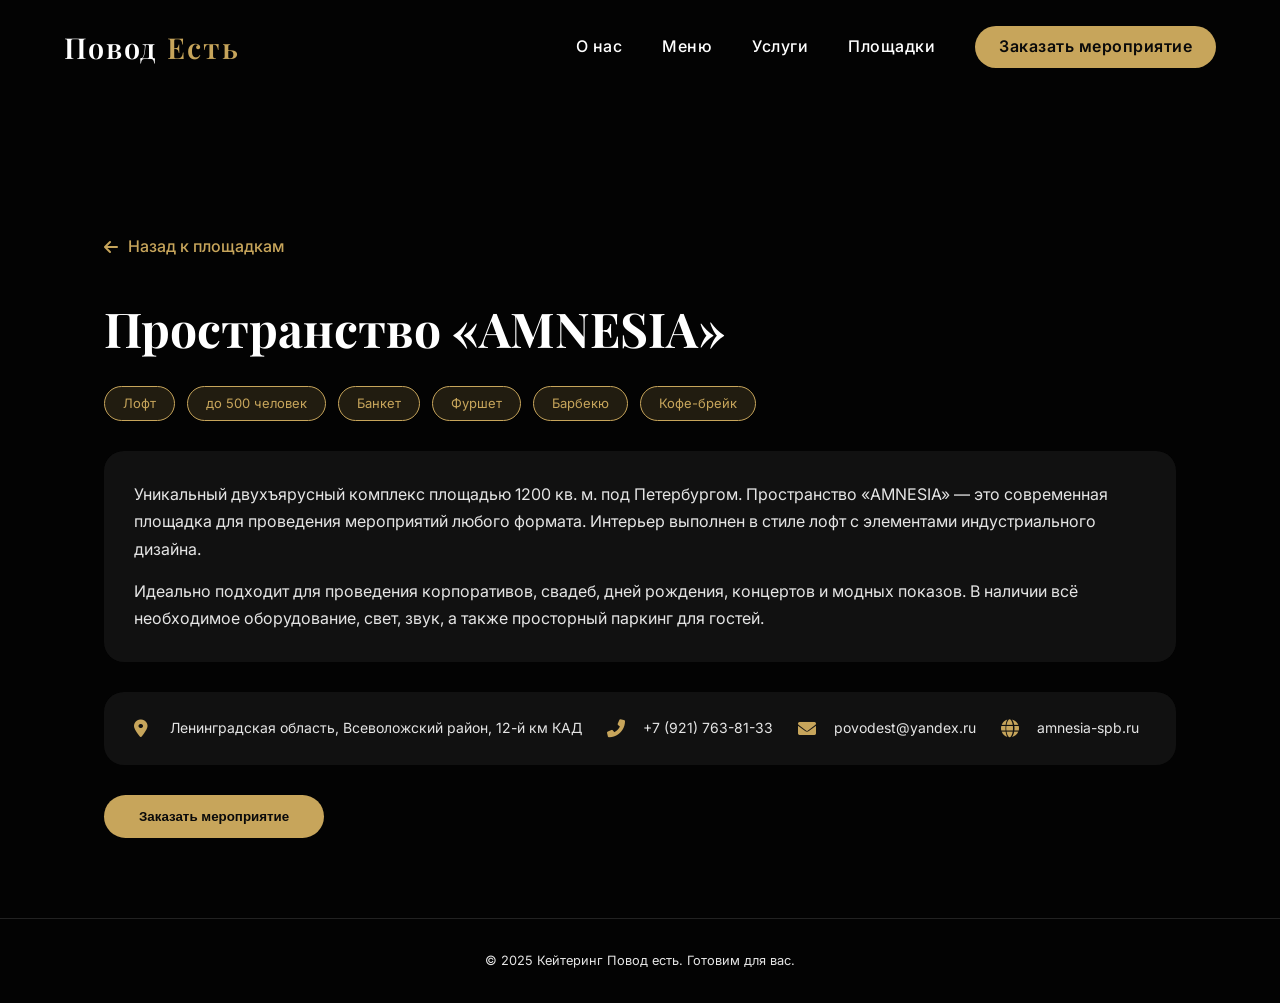
==== area-detail.html @ 9d3fca99 "Update area-detail.html iloranta" ====
<!DOCTYPE html>
<html lang="ru">
<head>
    <meta charset="UTF-8">
    <meta name="viewport" content="width=device-width, initial-scale=1.0">
    <title>Площадка | Кейтеринг Повод есть</title>
    <link rel="preconnect" href="https://fonts.googleapis.com">
    <link rel="preconnect" href="https://fonts.gstatic.com" crossorigin>
    <link href="https://fonts.googleapis.com/css2?family=Inter:opsz,wght@14..32,300;400;500;600;700&family=Playfair+Display:ital,wght@0,400;0,500;0,600;0,700;1,400&display=swap" rel="stylesheet">
    <link rel="stylesheet" href="https://cdnjs.cloudflare.com/ajax/libs/font-awesome/6.0.0-beta3/css/all.min.css">
    <link rel="stylesheet" href="css/style.css">
    <style>
        .venue-detail-page {
            min-height: 100vh;
            background-size: cover;
            background-position: center;
            background-attachment: fixed;
            position: relative;
        }
        
        .venue-detail-page::before {
            content: '';
            position: absolute;
            top: 0;
            left: 0;
            right: 0;
            bottom: 0;
            background: rgba(0, 0, 0, 0.65);
            z-index: 0;
        }
        
        .venue-detail-page > * {
            position: relative;
            z-index: 1;
        }
        
        .detail-content {
            max-width: 1200px;
            margin: 0 auto;
            padding: 140px 5% 80px;
        }
        
        .back-btn {
            display: inline-flex;
            align-items: center;
            gap: 10px;
            color: #c7a55b;
            text-decoration: none;
            margin-bottom: 30px;
            transition: 0.3s;
            font-weight: 500;
        }
        
        .back-btn:hover {
            gap: 15px;
            color: #e6c282;
        }
        
        .detail-title {
            font-size: 3rem;
            font-family: 'Playfair Display', serif;
            margin-bottom: 20px;
            color: #fff;
        }
        
        .badges {
            display: flex;
            flex-wrap: wrap;
            gap: 12px;
            margin-bottom: 30px;
        }
        
        .badge {
            background: rgba(199, 165, 91, 0.15);
            border: 1px solid #c7a55b;
            padding: 6px 18px;
            border-radius: 30px;
            font-size: 13px;
            color: #c7a55b;
        }
        
        .detail-description {
            background: rgba(20, 20, 20, 0.85);
            backdrop-filter: blur(10px);
            border-radius: 20px;
            padding: 30px;
            margin-bottom: 30px;
            line-height: 1.7;
            color: #e5e5e5;
        }
        
        .params {
            background: rgba(20, 20, 20, 0.85);
            backdrop-filter: blur(10px);
            border-radius: 20px;
            padding: 25px 30px;
            margin-bottom: 30px;
            display: flex;
            flex-wrap: wrap;
            gap: 25px;
        }
        
        .param-item {
            display: flex;
            align-items: center;
            gap: 12px;
            color: #e5e5e5;
            font-size: 14px;
        }
        
        .param-item i {
            width: 24px;
            color: #c7a55b;
            font-size: 18px;
        }
        
        .param-item a {
            color: #e5e5e5;
            text-decoration: none;
            transition: 0.3s;
        }
        
        .param-item a:hover {
            color: #c7a55b;
        }
        
        .detail-btns {
            display: flex;
            gap: 20px;
            flex-wrap: wrap;
        }
        
        .btn-order {
            background: #c7a55b;
            color: #0a0a0a;
            padding: 14px 35px;
            border-radius: 40px;
            text-decoration: none;
            font-weight: 600;
            transition: 0.3s;
            display: inline-block;
            border: none;
            cursor: pointer;
        }
        
        .btn-order:hover {
            background: #e6c282;
            transform: translateY(-2px);
        }
        
        @media (max-width: 768px) {
            .detail-title {
                font-size: 2rem;
            }
            .detail-content {
                padding: 120px 5% 60px;
            }
            .params {
                flex-direction: column;
                gap: 15px;
            }
        }
    </style>
</head>
<body class="venue-detail-page" id="venuePage">

<nav id="navbar">
    <a href="index.html" class="logo">Повод <span>Есть</span></a>
    <div class="menu-toggle" id="mobile-menu">
        <i class="fas fa-bars"></i>
    </div>
    <div class="menu" id="main-menu">
        <div class="sub_menu_block">
            <a href="index.html#about">О нас</a>
            <div class="sub_menu">
                <a href="index.html#contacts">Контакты</a>
                <a href="#actions">Акции</a>
                <a href="#news">Новости</a>
            </div>
        </div>
        <div class="sub_menu_block">
            <a href="index.html#menu">Меню</a>
            <div class="sub_menu">
                <a href="#banquet">Банкет</a>
                <a href="#reception">Фуршет</a>
                <a href="#coffee">Вегетарианское меню</a>
                <a href="#bbq">Барбекю</a>
                <a href="#delivery">Премиум меню</a>
                <a href="#retreat">Ретрит</a>
            </div>
        </div>
        <div class="sub_menu_block">
            <a href="index.html#services">Услуги</a>
            <div class="sub_menu">
                <a href="#consult">Консалтинг</a>
                <a href="#decor">Декор</a>
                <a href="#staff">Персонал</a>
                <a href="#furniture">Мебель и оборудование</a>
            </div>
        </div>
        <a href="areas.html">Площадки</a>
        <a href="#" class="book-btn" id="openModalBtn">Заказать мероприятие</a>
    </div>
    <span class="hamburger" id="mobile-hamburger">
        <span></span>
        <span></span>
        <span></span>
    </span>
</nav>

<div class="detail-content">
    <a href="areas.html" class="back-btn">
        <i class="fas fa-arrow-left"></i> Назад к площадкам
    </a>
    
    <h1 class="detail-title" id="venueName">Загрузка...</h1>
    
    <div class="badges" id="venueBadges"></div>
    
    <div class="detail-description" id="venueDesc">
        <p>Загрузка информации...</p>
    </div>
    
    <div class="params" id="venueParams"></div>
    
    <div class="detail-btns">
        <button class="btn-order" id="orderBtn">Заказать мероприятие</button>
    </div>
</div>

<footer>
    <p>© 2025 Кейтеринг Повод есть. Готовим для вас.</p>
</footer>

<div id="bookingModal" class="modal">
    <div class="modal-content">
        <span class="close-modal">&times;</span>
        <h2>Заказать мероприятие</h2>
        <form id="bookingForm">
            <input type="text" placeholder="Имя" required>
            <input type="tel" placeholder="Телефон" required>
            <input type="email" placeholder="Почта">
            <input type="date" required>
            <select required>
                <option value="">Вид мероприятия</option>
                <option>Банкет</option>
                <option>Фуршет</option>
                <option>Барбекю</option>
                <option>Частный шеф</option>
            </select>
            <button type="submit">Отправить</button>
        </form>
    </div>
</div>

<script src="js/script.js"></script>
<script>
    // Данные площадки из URL параметра
    const urlParams = new URLSearchParams(window.location.search);
    const venueId = urlParams.get('id') || 'amnesia';
    
    const venuesDetail = {
        amnesia: {
            name: "Пространство «AMNESIA»",
            bg: "img/venues/amnesia2.jpg",
            badges: ["Лофт", "до 500 человек", "Банкет", "Фуршет", "Барбекю", "Кофе-брейк"],
            desc: "<p>Уникальный двухъярусный комплекс площадью 1200 кв. м. под Петербургом. Пространство «AMNESIA» — это современная площадка для проведения мероприятий любого формата. Интерьер выполнен в стиле лофт с элементами индустриального дизайна.</p><p style='margin-top: 15px;'>Идеально подходит для проведения корпоративов, свадеб, дней рождения, концертов и модных показов. В наличии всё необходимое оборудование, свет, звук, а также просторный паркинг для гостей.</p>",
            address: "Ленинградская область, Всеволожский район, 12-й км КАД",
            phone: "+7 (921) 763-81-33",
            email: "povodest@yandex.ru",
            website: "amnesia-spb.ru"
        },
        palma: {
            name: "Лофт «Пальма»",
            bg: "img/venues/palmtree-bg.jpg",
            badges: ["Лофт", "до 250 человек", "Банкет", "Фуршет", "Кофе-брейк"],
            desc: "<p>Старинный особняк «Пальма» — творческое пространство в самом центре Петербурга, вблизи Коломны. Уникальное место с исторической атмосферой и современным оснащением.</p><p style='margin-top: 15px;'>Пространство включает несколько залов разной вместимости, идеально для проведения выставок, презентаций, творческих вечеров и камерных мероприятий.</p>",
            address: "Санкт-Петербург, центр, рядом с метро Коломна",
            phone: "+7 (921) 763-81-33",
            email: "povodest@yandex.ru",
            website: "palmaloft-spb.ru"
        },
        brusnitsyn: {
            name: "Пространство «БРУСНИЦЫН ХОЛЛ»",
            bg: "img/venues/brusnitsyn-bg.jfif",
            badges: ["Лофт", "до 350 человек", "Банкет", "Фуршет", "Барбекю", "Конференция"],
            desc: "<p>Многофункциональная площадка для организации событий разного масштаба. Брусницын Холл — это современное пространство с панорамными окнами и видами на Неву.</p><p style='margin-top: 15px;'>Отлично подходит для проведения форумов, конференций, корпоративов и свадеб. Оснащение включает профессиональный свет, звук, сцену и всё необходимое оборудование.Банкетная рассадка - 350 чел. Фуршетная рассадка - 1000 чел.</p>",
            address: "Санкт-Петербург, Васильевский остров",
            phone: "+7 (921) 763-81-33",
            email: "povodest@yandex.ru",
            website: "brusnitsynhall-spb.ru"
        },
        glass: {
            name: "Загородный клуб «Стеклянный»",
            bg: "img/venues/glass-bg.jpg",
            badges: ["Шатёр", "до 300 человек", "Банкет", "Барбекю", "С верандой"],
            desc: "<p>Активный отдых и релакс в окружении природы, всего в 40 минутах езды от Санкт-Петербурга. Клуб «Стеклянный» расположен на берегу живописного озера.</p><p style='margin-top: 15px;'>Идеальное место для выездных мероприятий, корпоративов на природе, свадеб и дней рождения. На территории есть оборудованные зоны для барбекю, детская площадка, пляж.</p>",
            address: "Ленинградская область, 40 км от СПб",
            phone: "+7 (921) 763-81-33",
            email: "povodest@yandex.ru",
            website: "glassclub-spb.ru"
        },
        northernshore: {
            name: "Клуб загородного отдыха «Северный Берег»",
            bg: "img/venues/northernshore-bg.png",
            badges: ["Шатёр", "до 40 человек", "Барбекю", "С верандой", "Баня", "С верандой"],
            desc: "<p>Отдых на берегу живописного озера Хепоярви в Токсово. Камерное пространство для небольших мероприятий в окружении леса и воды.</p><p style='margin-top: 15px;'>Исследовать озеро и залив на лодках,сапбордах или катамаранах.Вейкбординг.Пейнтбол.Верховая езда на лошадях.Пляжный волейбол.</p>",
            address: "Токсово, озеро Хепоярви",
            phone: "+7 (921) 763-81-33",
            email: "povodest@yandex.ru",
            website: "northernshore-spb.ru"
        },
        zubrovnik: {
            name: "Парк «Зубровник»",
            bg: "img/venues/zubrovnik-bg.jfif",
            badges: ["Шатёр", "до 250 человек", "Банкет", "Барбекю", "Эко-парк"],
            desc: "<p>Эко-парк с зубрами рядом с Петербургом. Уникальное место, где можно совместить мероприятие с экскурсией и общением с животными.</p><p style='margin-top: 15px;'>Идеально для детских праздников, семейных мероприятий, корпоративов на природе. Есть оборудованные беседки, зоны для барбекю, детская площадка.</p>",
            address: "Ленинградская область, Всеволожский район,Ново-Кавголовский лесопарк",
            phone: "+7 (921) 763-81-33",
            email: "povodest@yandex.ru",
            website: "zubrovnik-park.ru"
        },
        oreshek: {
            name: "Крепость «Орешек»",
            bg: "img/venues/oreshek-bg.jpg",
            badges: ["Историческая", "до 150 человек", "Банкет", "Фуршет", "Квест"],
            desc: "<p>Незабываемый квест в старинной крепости на острове. Историческое место с уникальной атмосферой.</p><p style='margin-top: 15px;'>Отличный выбор для нестандартных мероприятий, корпоративов в стиле приключения, исторических реконструкций. Требуется предварительное согласование с администрацией музея.</p>",
            address: "Ленинградская область, Шлиссельбург, остров Ореховый",
            phone: "+7 (921) 763-81-33",
            email: "povodest@yandex.ru",
            website: "oreshek-fortress.ru"
        },
        emeraldlake: {
            name: "Центр активного отдыха «Изумрудное озеро»",
            bg: "img/venues/emeraldlake-bg.jpg",
            badges: ["С верандой", "до 35 человек", "Активный отдых", "Барбекю"],
            desc: "<p>Изумрудное озеро — центр активного отдыха, где можно провести идеальный день на природе. Камерное пространство для небольших компаний.</p><p style='margin-top: 15px;'>Здесь есть всё для яркого отдыха: верёвочный парк, троллей, скалодром, тир, байки и питбайки, прогулки на лошадях, лодки и катамараны, беседки у озера, уютное кафе, детские зоны и семейные мастер-классы.</p>",
            address: "Ленинградская область, Всеволожский район, Изумрудное озеро. Широта 60°9′6″N (60.151768) Долгота 30°28′28″E (30.474564)",
            phone: "+7 (921) 763-81-33",
            email: "povodest@yandex.ru",
            website: "emeraldlake-spb.ru"
        },
        goodplace: {
            name: "Хорошее место!",
            bg: "img/venues/goodplace-bg.jpg",
            badges: ["Баня", "до 150 человек", "Банкет", "Барбекю", "Уютно"],
            desc: "<p>Хорошее место для хороших людей. Пространство создано для тёплых встреч и душевных праздников.</p><p style='margin-top: 15px;'></p>",
            address: "Санкт-Петербург, поселок Пушное",
            phone: "+7 (921) 763-81-33",
            email: "povodest@yandex.ru",
            website: "goodplace-spb.ru"
        },
        iloranta: {
            name: "Центра активного отдыха «Илоранта»",
            bg: "img/venues/iloranta-bg.jpg",
            badges: ["С верандой", "до 70 человек", "Активный отдых", "Барбекю", "Бассейн", "Баня"],
            desc: "Илоранта — центр активного отдыха, где можно провести идеальный день на природе. Камерное пространство для небольших компаний.</p><p style='margin-top: 15px;'>Здесь есть всё для расслабленного отдыха: бассейн, баня, настольный теннис, футбол, баскетбол, волейбол, бадминтон, покататься на велосипеде, лодки и катамараны, беседки у озера, уютное кафе, детские зоны и семейные мастер-классы.</p>",
            address: "Ленинградская область, Выборгский район, Большое Лесное озеро.",
            phone: "+7 (921) 763-81-33",
            email: "povodest@yandex.ru",
            website: "iloranta.ru"
        }
    };
    
    const venue = venuesDetail[venueId];
    
    if (venue) {
        document.getElementById('venueName').textContent = venue.name;
        document.body.style.backgroundImage = `url('${venue.bg}')`;
        
        const badgesHtml = venue.badges.map(b => `<span class="badge">${b}</span>`).join('');
        document.getElementById('venueBadges').innerHTML = badgesHtml;
        document.getElementById('venueDesc').innerHTML = venue.desc;
        
        document.getElementById('venueParams').innerHTML = `
            <div class="param-item">
                <i class="fas fa-map-marker-alt"></i>
                <span>${venue.address}</span>
            </div>
            <div class="param-item">
                <i class="fas fa-phone-alt"></i>
                <a href="tel:${venue.phone.replace(/\D/g, '')}">${venue.phone}</a>
            </div>
            <div class="param-item">
                <i class="fas fa-envelope"></i>
                <a href="mailto:${venue.email}">${venue.email}</a>
            </div>
            <div class="param-item">
                <i class="fas fa-globe"></i>
                <a href="#" target="_blank">${venue.website}</a>
            </div>
        `;
    } else {
        document.getElementById('venueName').textContent = 'Площадка не найдена';
    }
    
    document.getElementById('orderBtn')?.addEventListener('click', function(e) {
        e.preventDefault();
        document.getElementById('bookingModal').style.display = 'flex';
    });
</script>
</body>
</html>
---- css/style.css ----
* {
            margin: 0;
            padding: 0;
            box-sizing: border-box;
        }

        body {
            font-family: 'Inter', sans-serif;
            background-color: #0a0a0a;
            color: #e5e5e5;
            line-height: 1.6;
            overflow-x: hidden;
        }

        h1, h2, h3, .logo, .nav-links a, .event-card h3, .menu-category h3 {
            font-family: 'Playfair Display', serif;
        }

        ::-webkit-scrollbar {
            width: 8px;
        }
        ::-webkit-scrollbar-track {
            background: #1a1a1a;
        }
        ::-webkit-scrollbar-thumb {
            background: #c7a55b;
            border-radius: 4px;
        }
        ::-webkit-scrollbar-thumb:hover {
            background: #b88d42;
        }

        nav {
            position: fixed;
            top: 0;
            width: 100%;
            padding: 1.5rem 5%;
            display: flex;
            justify-content: space-between;
            align-items: center;
            z-index: 1000;
            transition: all 0.3s ease;
            background: transparent;
        }
        nav.scrolled {
            background: rgba(10, 10, 10, 0.95);
            backdrop-filter: blur(10px);
            padding: 1rem 5%;
            border-bottom: 1px solid rgba(199, 165, 91, 0.3);
        }
        .logo {
            font-size: 1.8rem;
            font-weight: 600;
            letter-spacing: 2px;
            color: #fff;
            text-decoration: none;
        }
        .logo span {
            color: #c7a55b;
        }
        .nav-links {
            display: flex;
            gap: 2.5rem;
            list-style: none;
        }
        .nav-links a {
            color: #fff;
            text-decoration: none;
            font-weight: 500;
            transition: color 0.3s;
            font-size: 1rem;
            letter-spacing: 0.5px;
        }
        .nav-links a:hover {
            color: #c7a55b;
        }
        .book-btn {
            background: #c7a55b;
            color: #0a0a0a !important;
            padding: 0.5rem 1.5rem;
            border-radius: 30px;
            font-weight: 600 !important;
            transition: all 0.3s;
        }
        .book-btn:hover {
            background: #e6c282;
            transform: scale(1.05);
        }
        .menu-toggle {
            display: none;
            font-size: 1.8rem;
            cursor: pointer;
            color: #fff;
        }

        .hero {
            height: 100vh;
            background: linear-gradient(rgba(0,0,0,0.5), rgba(0,0,0,0.7)), url('../img/4.jpg') center/cover no-repeat fixed;
            display: flex;
            align-items: center;
            justify-content: center;
            text-align: center;
            position: relative;
        }
        .hero-content {
            max-width: 800px;
            padding: 2rem;
            animation: fadeInUp 1s ease;
        }
        .hero-content h1 {
            font-size: 4rem;
            margin-bottom: 1rem;
            letter-spacing: 3px;
        }
        .hero-content p {
            font-size: 1.2rem;
            margin-bottom: 2rem;
            opacity: 0.9;
        }
        .cta-button {
            display: inline-block;
            background: #c7a55b;
            color: #0a0a0a;
            padding: 1rem 2.5rem;
            border-radius: 40px;
            text-decoration: none;
            font-weight: 600;
            transition: all 0.3s;
            border: none;
            cursor: pointer;
            font-size: 1rem;
        }
        .cta-button:hover {
            background: #e6c282;
            transform: translateY(-3px);
            box-shadow: 0 10px 20px rgba(0,0,0,0.2);
        }

        section {
            padding: 5rem 5%;
        }
        .section-title {
            text-align: center;
            font-size: 2.5rem;
            margin-bottom: 3rem;
            position: relative;
            display: inline-block;
            width: 100%;
        }
        .section-title:after {
            content: '';
            display: block;
            width: 80px;
            height: 3px;
            background: #c7a55b;
            margin: 1rem auto 0;
        }

        .events-slider {
            display: flex;
            gap: 2rem;
            overflow-x: auto;
            scroll-snap-type: x mandatory;
            padding-bottom: 1rem;
            cursor: grab;
        }
        .events-slider:active {
            cursor: grabbing;
        }
        .event-card {
            flex: 0 0 320px;
            scroll-snap-align: start;
            background: #141414;
            border-radius: 16px;
            overflow: hidden;
            transition: transform 0.3s, box-shadow 0.3s;
        }
        .event-card:hover {
            transform: translateY(-10px);
            box-shadow: 0 20px 30px rgba(0,0,0,0.5);
        }
        .event-card img {
            width: 100%;
            height: 220px;
            object-fit: cover;
        }
        .event-info {
            padding: 1.5rem;
        }
        .event-date {
            color: #c7a55b;
            font-size: 0.85rem;
            text-transform: uppercase;
            letter-spacing: 1px;
        }
        .event-card h3 {
            margin: 0.5rem 0;
            font-size: 1.4rem;
        }
        .event-desc {
            font-size: 0.9rem;
            color: #aaa;
            margin-bottom: 1rem;
        }
        .event-price {
            font-weight: 700;
            color: #c7a55b;
        }
        .book-event {
            background: none;
            border: 1px solid #c7a55b;
            color: #c7a55b;
            padding: 0.5rem 1rem;
            border-radius: 30px;
            cursor: pointer;
            margin-top: 1rem;
            transition: 0.3s;
            font-weight: 500;
        }
        .book-event:hover {
            background: #c7a55b;
            color: #0a0a0a;
        }

        .menu-grid {
            display: grid;
            grid-template-columns: repeat(auto-fit, minmax(280px, 1fr));
            gap: 2rem;
        }
        .menu-category {
            background: #141414;
            border-radius: 16px;
            padding: 1.5rem;
            text-align: center;
        }
        .menu-category i {
            font-size: 2.5rem;
            color: #c7a55b;
            margin-bottom: 1rem;
        }
        .menu-category h3 {
            font-size: 1.6rem;
            margin-bottom: 1rem;
        }
        .menu-item {
            display: flex;
            justify-content: space-between;
            padding: 0.7rem 0;
            border-bottom: 1px dashed #333;
        }
        .menu-item-name {
            font-weight: 400;
        }
        .menu-item-price {
            color: #c7a55b;
            font-weight: 600;
        }

        .gallery-grid {
            display: grid;
            grid-template-columns: repeat(auto-fit, minmax(250px, 1fr));
            gap: 1.5rem;
        }
        .gallery-item {
            overflow: hidden;
            border-radius: 12px;
            height: 280px;
        }
        .gallery-item img {
            width: 100%;
            height: 100%;
            object-fit: cover;
            transition: transform 0.5s;
        }
        .gallery-item:hover img {
            transform: scale(1.05);
        }

        .contacts-container {
            display: grid;
            grid-template-columns: 1fr 1fr;
            gap: 3rem;
        }
        .contact-info p {
            margin: 1rem 0;
            display: flex;
            align-items: center;
            gap: 1rem;
        }
        .contact-info i {
            width: 30px;
            color: #c7a55b;
            font-size: 1.2rem;
        }
        .map {
            background: #1e1e1e;
            border-radius: 16px;
            height: 300px;
            overflow: hidden;
        }
        iframe {
            width: 100%;
            height: 100%;
            border: 0;
        }

        .modal {
            display: none;
            position: fixed;
            top: 0;
            left: 0;
            width: 100%;
            height: 100%;
            background: rgba(0,0,0,0.8);
            z-index: 2000;
            justify-content: center;
            align-items: center;
        }
        .modal-content {
            background: #111;
            padding: 2rem;
            border-radius: 20px;
            max-width: 500px;
            width: 90%;
            border: 1px solid #c7a55b;
            animation: fadeInUp 0.4s;
        }
        .modal-content h2 {
            margin-bottom: 1rem;
        }
        .modal-content input, .modal-content select {
            width: 100%;
            padding: 0.8rem;
            margin: 0.8rem 0;
            background: #222;
            border: 1px solid #333;
            color: #fff;
            border-radius: 8px;
        }
        .modal-content button {
            background: #c7a55b;
            color: #0a0a0a;
            padding: 0.8rem;
            border: none;
            width: 100%;
            border-radius: 40px;
            font-weight: bold;
            cursor: pointer;
        }
        .close-modal {
            float: right;
            font-size: 1.5rem;
            cursor: pointer;
            color: #aaa;
        }

        footer {
            text-align: center;
            padding: 2rem;
            border-top: 1px solid #222;
            font-size: 0.8rem;
        }

        @keyframes fadeInUp {
            from {
                opacity: 0;
                transform: translateY(30px);
            }
            to {
                opacity: 1;
                transform: translateY(0);
            }
        }

        @media (max-width: 768px) {
            .nav-links {
                display: none;
                flex-direction: column;
                background: rgba(10,10,10,0.98);
                position: absolute;
                top: 70px;
                left: 0;
                width: 100%;
                padding: 2rem;
                text-align: center;
                gap: 1.5rem;
            }
            .nav-links.active {
                display: flex;
            }
            .menu-toggle {
                display: block;
            }
            .hero-content h1 {
                font-size: 2.5rem;
            }
            .contacts-container {
                grid-template-columns: 1fr;
            }
            .section-title {
                font-size: 2rem;
            }
        }

/* ========== НОВОЕ МЕНЮ С ВЫПАДАЮЩИМИ ПОДМЕНЮ ========== */

/* Контейнер для меню и гамбургера */
header .content {
    display: flex;
    justify-content: space-between;
    align-items: center;
    width: 100%;
}

/* Основное меню */
.menu {
    display: flex;
    gap: 2.5rem;
    align-items: center;
    list-style: none;
    margin: 0;
    padding: 0;
}

.menu a {
    color: #fff;
    text-decoration: none;
    font-weight: 500;
    transition: color 0.3s;
    font-size: 1rem;
    letter-spacing: 0.5px;
}

.menu a:hover {
    color: #c7a55b;
}

/* Блок с выпадающим подменю */
.sub_menu_block {
    position: relative;
}

/* Само выпадающее подменю */
.sub_menu {
    display: none;
    position: absolute;
    top: 100%;
    left: 0;
    background: #1a1a1a;
    min-width: 220px;
    padding: 10px 0;
    border-radius: 8px;
    z-index: 100;
    box-shadow: 0 10px 20px rgba(0,0,0,0.3);
}

.sub_menu a {
    display: block;
    padding: 8px 20px;
    color: #e5e5e5;
    font-size: 14px;
    font-weight: 400;
}

.sub_menu a:hover {
    background: #c7a55b;
    color: #0a0a0a;
}

/* Показываем подменю при наведении (на компьютере) */
@media (min-width: 769px) {
    .sub_menu_block:hover .sub_menu {
        display: block;
    }
}

/* Кнопка-бургер (скрыта на компьютере) */
.hamburger {
    display: none;
    cursor: pointer;
    flex-direction: column;
    gap: 5px;
    z-index: 1001;
}

.hamburger span {
    width: 25px;
    height: 3px;
    background: white;
    transition: 0.3s;
    border-radius: 3px;
}

/* Анимация бургера при открытии */
.hamburger.active span:nth-child(1) {
    transform: rotate(45deg) translate(5px, 5px);
}

.hamburger.active span:nth-child(2) {
    opacity: 0;
}

.hamburger.active span:nth-child(3) {
    transform: rotate(-45deg) translate(7px, -6px);
}

/* Мобильная версия (до 768px) */
@media (max-width: 768px) {
    .hamburger {
        display: flex;
    }
    
    .menu {
        display: none;
        position: fixed;
        top: 70px;
        left: 0;
        width: 100%;
        background: rgba(10, 10, 10, 0.98);
        backdrop-filter: blur(10px);
        flex-direction: column;
        padding: 20px;
        gap: 15px;
        z-index: 999;
        border-bottom: 1px solid #c7a55b;
    }
    
    .menu.active {
        display: flex;
    }
    
    .sub_menu_block {
        width: 100%;
    }
    
    .sub_menu_block > a {
        display: block;
        padding: 10px 0;
        font-size: 18px;
    }
    
    .sub_menu {
        position: static;
        display: none;
        padding-left: 20px;
        background: transparent;
        box-shadow: none;
        margin-top: 5px;
    }
    
    .sub_menu a {
        padding: 8px 0 8px 15px;
        font-size: 16px;
    }
    
    .sub_menu_block.active .sub_menu {
        display: block;
    }
    
    /* Кнопка бронирования в мобильном меню */
    .book-btn-mobile {
        display: block;
        background: #c7a55b;
        color: #0a0a0a;
        text-align: center;
        padding: 12px;
        border-radius: 30px;
        margin-top: 10px;
        font-weight: 600;
    }
}

/* ========== ПЛОЩАДКИ - СТИЛИ AREAS ========== */

.venues-section {
    padding: 80px 5%;
    background: #0a0a0a;
}

.container {
    max-width: 1200px;
    margin: 0 auto;
}

.section-title {
    text-align: center;
    font-size: 2.5rem;
    margin-bottom: 3rem;
    font-family: 'Playfair Display', serif;
    position: relative;
}

.section-title:after {
    content: '';
    display: block;
    width: 80px;
    height: 3px;
    background: #c7a55b;
    margin: 1rem auto 0;
}

/* Блок фильтров */
.filters-wrapper {
    background: #141414;
    border-radius: 20px;
    padding: 25px;
    margin-bottom: 40px;
}

/* Чипы (фильтр по типу) */
.filters-chips {
    display: flex;
    flex-wrap: wrap;
    justify-content: center;
    gap: 12px;
    margin-bottom: 30px;
    padding-bottom: 20px;
    border-bottom: 1px solid #2a2a2a;
}

.filter-chip {
    padding: 8px 22px;
    background: #1e1e1e;
    border-radius: 40px;
    cursor: pointer;
    transition: all 0.3s;
    font-size: 14px;
    font-weight: 500;
    color: #e5e5e5;
}

.filter-chip:hover {
    background: #c7a55b;
    color: #0a0a0a;
    transform: translateY(-2px);
}

.filter-chip.active {
    background: #c7a55b;
    color: #0a0a0a;
}

/* Слайдер для количества гостей */
.filter-guests {
    text-align: center;
}

.filter-guests label {
    display: block;
    margin-bottom: 15px;
    font-size: 16px;
    color: #e5e5e5;
}

.filter-guests span {
    color: #c7a55b;
    font-weight: bold;
    font-size: 20px;
}

.filter-guests input[type="range"] {
    width: 100%;
    max-width: 500px;
    height: 4px;
    -webkit-appearance: none;
    background: #2a2a2a;
    border-radius: 2px;
    margin: 10px 0;
}

.filter-guests input[type="range"]:focus {
    outline: none;
}

.filter-guests input[type="range"]::-webkit-slider-thumb {
    -webkit-appearance: none;
    width: 18px;
    height: 18px;
    border-radius: 50%;
    background: #c7a55b;
    cursor: pointer;
    transition: 0.2s;
}

.filter-guests input[type="range"]::-webkit-slider-thumb:hover {
    transform: scale(1.2);
}

.guests-labels {
    display: flex;
    justify-content: center;
    gap: 40px;
    max-width: 500px;
    margin: 10px auto 0;
    font-size: 12px;
    color: #666;
}

/* Сетка площадок */
.venues-grid {
    display: grid;
    grid-template-columns: repeat(auto-fill, minmax(320px, 1fr));
    gap: 30px;
}

/* Карточка площадки */
.venue-card {
    background: #141414;
    border-radius: 16px;
    overflow: hidden;
    transition: transform 0.3s, box-shadow 0.3s;
    animation: fadeIn 0.5s ease;
}

.venue-card:hover {
    transform: translateY(-8px);
    box-shadow: 0 20px 30px rgba(0,0,0,0.4);
}

.venue-img {
    height: 220px;
    background-size: cover;
    background-position: center;
    position: relative;
}

.venue-img::after {
    content: '';
    position: absolute;
    bottom: 0;
    left: 0;
    right: 0;
    height: 80px;
    background: linear-gradient(to top, #141414, transparent);
}

.venue-content {
    padding: 20px;
}

.venue-content h3 {
    font-size: 1.3rem;
    margin-bottom: 8px;
    font-family: 'Playfair Display', serif;
}

.venue-capacity {
    color: #c7a55b;
    font-size: 14px;
    margin-bottom: 15px;
    display: flex;
    align-items: center;
    gap: 8px;
}

.venue-desc {
    color: #aaa;
    font-size: 14px;
    line-height: 1.5;
    margin-bottom: 20px;
}

.btn-outline {
    display: inline-block;
    background: transparent;
    border: 1px solid #c7a55b;
    color: #c7a55b;
    padding: 8px 25px;
    border-radius: 30px;
    font-size: 14px;
    font-weight: 500;
    text-decoration: none;
    transition: all 0.3s;
    cursor: pointer;
}

.btn-outline:hover {
    background: #c7a55b;
    color: #0a0a0a;
}

/* Сообщение "ничего не найдено" */
.no-results {
    text-align: center;
    padding: 60px;
    background: #141414;
    border-radius: 20px;
    color: #aaa;
    font-size: 18px;
}

/* Анимация появления */
@keyframes fadeIn {
    from {
        opacity: 0;
        transform: translateY(20px);
    }
    to {
        opacity: 1;
        transform: translateY(0);
    }
}

/* Адаптив */
@media (max-width: 768px) {
    .venues-section {
        padding: 50px 5%;
    }
    
    .section-title {
        font-size: 2rem;
    }
    
    .filters-chips {
        gap: 8px;
    }
    
    .filter-chip {
        padding: 6px 16px;
        font-size: 12px;
    }
    
    .guests-labels {
        gap: 20px;
    }
    
    .venues-grid {
        grid-template-columns: 1fr;
    }
    
    .venue-img {
        height: 200px;
    }
}

/* ========== СТРАНИЦА БАНКЕТА ========== */

.banquet-section {
    padding: 120px 5% 80px;
    background: #0a0a0a;
}

.container {
    max-width: 1200px;
    margin: 0 auto;
}

/* Иконки форматов */
.catering-icons {
    display: flex;
    justify-content: center;
    gap: 30px;
    margin-bottom: 50px;
    flex-wrap: wrap;
}

.catering-icon {
    text-align: center;
    cursor: pointer;
    opacity: 0.6;
    transition: all 0.3s;
}

.catering-icon.active {
    opacity: 1;
}

.catering-icon img {
    width: 60px;
    height: 60px;
    margin-bottom: 10px;
}

.catering-icon span {
    display: block;
    font-size: 14px;
    color: #e5e5e5;
}

.catering-icon.active span {
    color: #c7a55b;
}

/* Заголовок страницы */
.page-title {
    text-align: center;
    font-size: 2.5rem;
    font-family: 'Playfair Display', serif;
    margin-bottom: 40px;
    position: relative;
}

.page-title:after {
    content: '';
    display: block;
    width: 80px;
    height: 3px;
    background: #c7a55b;
    margin: 1rem auto 0;
}

/* Табы (навигация по категориям) */
.menu-tabs {
    display: flex;
    flex-wrap: wrap;
    justify-content: center;
    gap: 10px;
    margin-bottom: 30px;
}

.tab-btn {
    padding: 10px 20px;
    background: #1e1e1e;
    border: none;
    color: #e5e5e5;
    cursor: pointer;
    transition: all 0.3s;
    font-size: 14px;
    border-radius: 30px;
}

.tab-btn:hover {
    background: #c7a55b;
    color: #0a0a0a;
}

.tab-btn.active {
    background: #c7a55b;
    color: #0a0a0a;
}

/* Цена */
.price-badge {
    text-align: center;
    background: #c7a55b;
    color: #0a0a0a;
    padding: 15px 30px;
    border-radius: 60px;
    display: inline-block;
    margin: 0 auto 40px;
    font-size: 18px;
    font-weight: 500;
}

.price-badge b {
    font-size: 28px;
}

/* Контент табов */
.tab-content {
    display: none;
    animation: fadeIn 0.5s ease;
}

.tab-content.active {
    display: grid;
    grid-template-columns: 1fr 1fr;
    gap: 40px;
    background: #141414;
    border-radius: 20px;
    overflow: hidden;
}

.tab-image img {
    width: 100%;
    height: 100%;
    object-fit: cover;
    min-height: 400px;
}

.tab-menu {
    padding: 30px;
}

.tab-menu h2 {
    color: #c7a55b;
    font-size: 1.8rem;
    margin-bottom: 20px;
    font-family: 'Playfair Display', serif;
}

.menu-items {
    display: flex;
    flex-direction: column;
    gap: 20px;
}

.menu-item .item-name {
    font-weight: 600;
    margin-bottom: 5px;
}

.menu-item .item-desc {
    font-size: 12px;
    color: #888;
    font-style: italic;
}

/* Адаптив */
@media (max-width: 768px) {
    .tab-content.active {
        grid-template-columns: 1fr;
    }
    
    .catering-icons {
        gap: 15px;
    }
    
    .catering-icon img {
        width: 40px;
        height: 40px;
    }
    
    .menu-tabs {
        gap: 8px;
    }
    
    .tab-btn {
        padding: 6px 12px;
        font-size: 11px;
    }
    
    .page-title {
        font-size: 1.8rem;
    }
}

@keyframes fadeIn {
    from { opacity: 0; transform: translateY(10px); }
    to { opacity: 1; transform: translateY(0); }
}
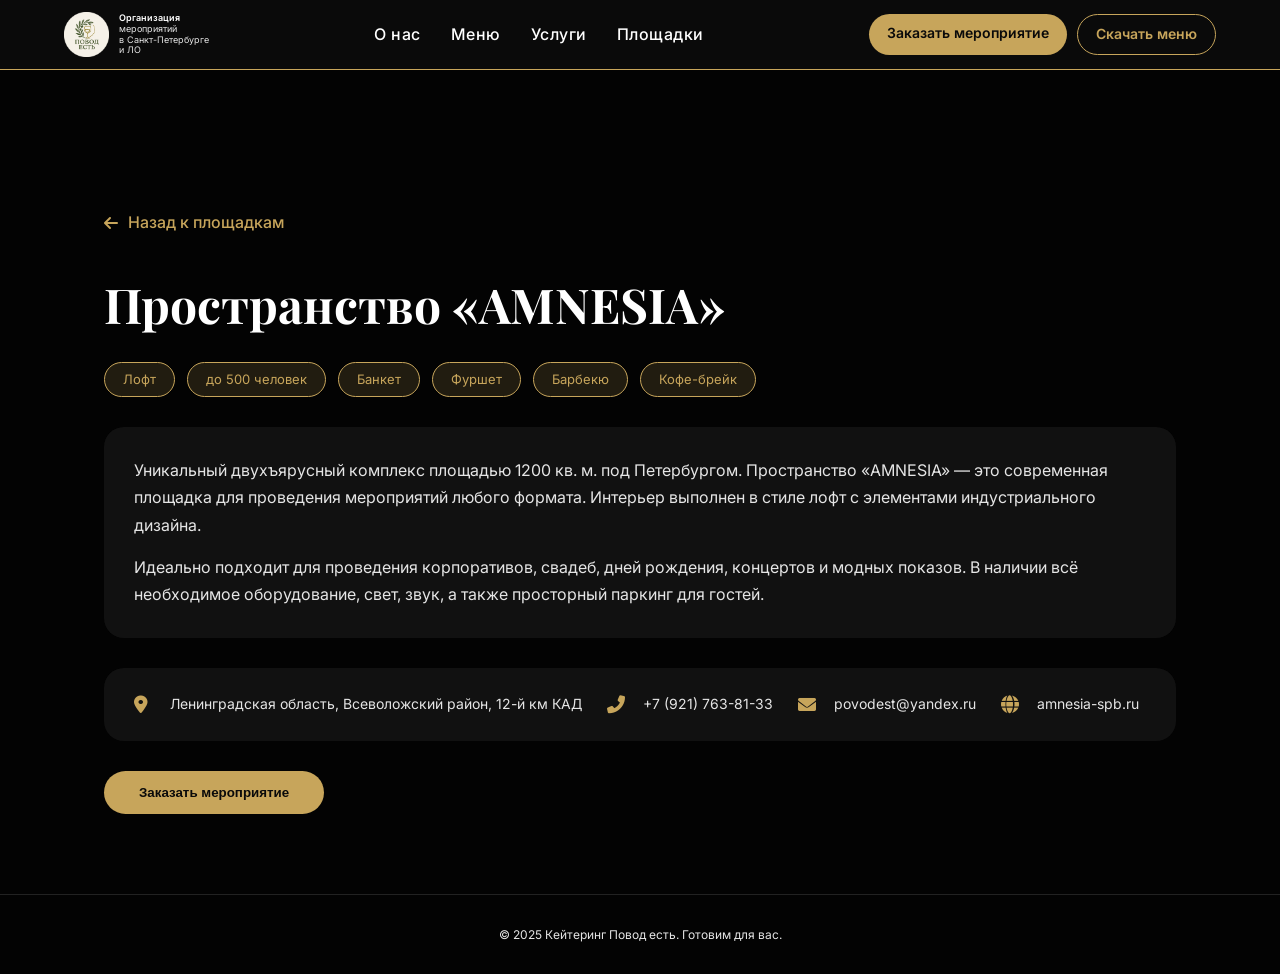
==== commit f4d03607: "test 2" ====
--- a/area-detail.html
+++ b/area-detail.html
@@ -164,12 +164,20 @@
 </head>
 <body class="venue-detail-page" id="venuePage">
 
+<!-- ШАПКА (как на других страницах) -->
 <nav id="navbar">
-    <a href="index.html" class="logo">Повод <span>Есть</span></a>
-    <div class="menu-toggle" id="mobile-menu">
-        <i class="fas fa-bars"></i>
-    </div>
-    <div class="menu" id="main-menu">
+    <div class="logo-area">
+        <img src="img/logo.png" alt="Повод есть" class="logo-img">
+        <div class="logo-vertical-text">
+            <span>Организация</span>
+            <span>мероприятий</span>
+            <span>в Санкт-Петербурге</span>
+            <span>и ЛО</span>
+        </div>
+    </div>
+    
+    <!-- ГОРИЗОНТАЛЬНОЕ МЕНЮ (для компьютера) -->
+    <div class="menu">
         <div class="sub_menu_block">
             <a href="index.html#about">О нас</a>
             <div class="sub_menu">
@@ -179,14 +187,15 @@
             </div>
         </div>
         <div class="sub_menu_block">
-            <a href="index.html#menu">Меню</a>
+            <a href="javascript:void(0)">Меню</a>
             <div class="sub_menu">
-                <a href="#banquet">Банкет</a>
-                <a href="#reception">Фуршет</a>
-                <a href="#coffee">Вегетарианское меню</a>
-                <a href="#bbq">Барбекю</a>
-                <a href="#delivery">Премиум меню</a>
-                <a href="#retreat">Ретрит</a>
+                <a href="menu-detail.html?id=banquet">Банкет</a>
+                <a href="menu-detail.html?id=buffet">Фуршет</a>
+                <a href="menu-detail.html?id=vegetarian">Вегетарианское меню</a>
+                <a href="menu-detail.html?id=bbq">Барбекю</a>
+                <a href="menu-detail.html?id=premium">Премиум меню</a>
+                <a href="menu-detail.html?id=retreat">Ретрит</a>
+                <a href="menu-detail.html?id=retreatpp">Ретрит ПП</a>
             </div>
         </div>
         <div class="sub_menu_block">
@@ -195,18 +204,59 @@
                 <a href="#consult">Консалтинг</a>
                 <a href="#decor">Декор</a>
                 <a href="#staff">Персонал</a>
-                <a href="#furniture">Мебель и оборудование</a>
+                <a href="partners.html">Партнёры</a>
             </div>
         </div>
         <a href="areas.html">Площадки</a>
-        <a href="#" class="book-btn" id="openModalBtn">Заказать мероприятие</a>
-    </div>
-    <span class="hamburger" id="mobile-hamburger">
-        <span></span>
-        <span></span>
-        <span></span>
-    </span>
+    </div>
+    
+    <div class="nav-right">
+        <div class="nav-buttons">
+            <a href="#" class="btn-nav" id="openModalBtn">Заказать мероприятие</a>
+            <a href="upload/Menu.pdf" class="btn-nav btn-nav-outline" target="_blank">Скачать меню</a>
+        </div>
+        <div class="hamburger" id="mobile-hamburger">
+            <span></span>
+            <span></span>
+            <span></span>
+        </div>
+    </div>
 </nav>
+
+<!-- БУРГЕР-МЕНЮ -->
+<div class="mobile-menu-overlay" id="mobile-menu-overlay">
+    <div class="mobile-menu-item">
+        <a href="index.html#about">О НАС</a>
+        <div class="mobile-submenu">
+            <a href="index.html#contacts">КОНТАКТЫ</a>
+            <a href="#actions">АКЦИИ</a>
+            <a href="#news">НОВОСТИ</a>
+        </div>
+    </div>
+    <div class="mobile-menu-item">
+        <a href="javascript:void(0)">МЕНЮ</a>
+        <div class="mobile-submenu">
+            <a href="menu-detail.html?id=banquet">БАНКЕТ</a>
+            <a href="menu-detail.html?id=buffet">ФУРШЕТ</a>
+            <a href="menu-detail.html?id=vegetarian">ВЕГЕТАРИАНСКОЕ</a>
+            <a href="menu-detail.html?id=bbq">БАРБЕКЮ</a>
+            <a href="menu-detail.html?id=premium">ПРЕМИУМ</a>
+            <a href="menu-detail.html?id=retreat">РЕТРИТ</a>
+        </div>
+    </div>
+    <div class="mobile-menu-item">
+        <a href="index.html#services">УСЛУГИ</a>
+        <div class="mobile-submenu">
+            <a href="#consult">КОНСАЛТИНГ</a>
+            <a href="#decor">ДЕКОР</a>
+            <a href="#staff">ПЕРСОНАЛ</a>
+            <a href="partners.html">ПАРТНЁРЫ</a>
+        </div>
+    </div>
+    <div class="mobile-menu-item">
+        <a href="areas.html">ПЛОЩАДКИ</a>
+    </div>
+</div>
 
 <div class="detail-content">
     <a href="areas.html" class="back-btn">
@@ -303,7 +353,7 @@
         northernshore: {
             name: "Клуб загородного отдыха «Северный Берег»",
             bg: "img/venues/northernshore-bg.png",
-            badges: ["Шатёр", "до 40 человек", "Барбекю", "С верандой", "Баня", "С верандой"],
+            badges: ["Шатёр", "до 40 человек", "Барбекю", "С верандой", "Баня"],
             desc: "<p>Отдых на берегу живописного озера Хепоярви в Токсово. Камерное пространство для небольших мероприятий в окружении леса и воды.</p><p style='margin-top: 15px;'>Исследовать озеро и залив на лодках,сапбордах или катамаранах.Вейкбординг.Пейнтбол.Верховая езда на лошадях.Пляжный волейбол.</p>",
             address: "Токсово, озеро Хепоярви",
             phone: "+7 (921) 763-81-33",
@@ -335,7 +385,7 @@
             bg: "img/venues/emeraldlake-bg.jpg",
             badges: ["С верандой", "до 35 человек", "Активный отдых", "Барбекю"],
             desc: "<p>Изумрудное озеро — центр активного отдыха, где можно провести идеальный день на природе. Камерное пространство для небольших компаний.</p><p style='margin-top: 15px;'>Здесь есть всё для яркого отдыха: верёвочный парк, троллей, скалодром, тир, байки и питбайки, прогулки на лошадях, лодки и катамараны, беседки у озера, уютное кафе, детские зоны и семейные мастер-классы.</p>",
-            address: "Ленинградская область, Всеволожский район, Изумрудное озеро. Широта 60°9′6″N (60.151768) Долгота 30°28′28″E (30.474564)",
+            address: "Ленинградская область, Всеволожский район, Изумрудное озеро",
             phone: "+7 (921) 763-81-33",
             email: "povodest@yandex.ru",
             website: "emeraldlake-spb.ru"
@@ -343,25 +393,35 @@
         goodplace: {
             name: "Хорошее место!",
             bg: "img/venues/goodplace-bg.jpg",
-            badges: ["Баня", "до 150 человек", "Банкет", "Барбекю", "Уютно"],
-            desc: "<p>Хорошее место для хороших людей. Пространство создано для тёплых встреч и душевных праздников.</p><p style='margin-top: 15px;'></p>",
+            badges: ["Баня", "до 15 человек", "Банкет", "Барбекю", "Уютно"],
+            desc: "<p>Хорошее место для хороших людей. Пространство создано для тёплых встреч и душевных праздников.</p>",
             address: "Санкт-Петербург, поселок Пушное",
             phone: "+7 (921) 763-81-33",
             email: "povodest@yandex.ru",
             website: "goodplace-spb.ru"
         },
         iloranta: {
-            name: "Центра активного отдыха «Илоранта»",
+            name: "Центр активного отдыха «Илоранта»",
             bg: "img/venues/iloranta-bg.jpg",
             badges: ["С верандой", "до 70 человек", "Активный отдых", "Барбекю", "Бассейн", "Баня"],
-            desc: "Илоранта — центр активного отдыха, где можно провести идеальный день на природе. Камерное пространство для небольших компаний.</p><p style='margin-top: 15px;'>Здесь есть всё для расслабленного отдыха: бассейн, баня, настольный теннис, футбол, баскетбол, волейбол, бадминтон, покататься на велосипеде, лодки и катамараны, беседки у озера, уютное кафе, детские зоны и семейные мастер-классы.</p>",
-            address: "Ленинградская область, Выборгский район, Большое Лесное озеро.",
+            desc: "<p>Илоранта — центр активного отдыха, где можно провести идеальный день на природе. Камерное пространство для небольших компаний.</p><p style='margin-top: 15px;'>В переводе с финского «Илоранта» означает Берег радости. Здесь есть всё для расслабленного отдыха: бассейн, баня, настольный теннис, футбол, баскетбол, волейбол, бадминтон, велосипеды, лодки и катамараны, беседки у озера, уютное кафе, детские зоны и семейные мастер-классы.</p>",
+            address: "Ленинградская область, Выборгский район, Большое Лесное озеро",
             phone: "+7 (921) 763-81-33",
             email: "povodest@yandex.ru",
             website: "iloranta.ru"
+        },
+        "v-krugu-svoih": {
+            name: "Загородная площадка «В Кругу своих»",
+            bg: "img/venues/v-krugu-svoih-bg.jpg",
+            badges: ["С верандой", "до 30 человек", "Барбекю", "Баня", "Костер"],
+            desc: "<p>Загородная площадка «В Кругу своих». Уютные праздники до 30 человек с костром на берегу р. Ижора, 18 км от СПб.</p><p style='margin-top: 15px;'>Посадка до 30 человек, зона для вечернего ужина, близко к городу, панорамное остекление, лаунж-зона с костровой чашей, домик на 6 человек с русской баней и банным чаном.</p>",
+            address: "Ленинградская обл., п. Войскорово, ул. Полевая, 14",
+            phone: "+7 (921) 763-81-33",
+            email: "povodest@yandex.ru",
+            website: "divawedding.ru/zagorodnaya-ploshchadka-v-krugu-svoih"
         }
     };
-    
+
     const venue = venuesDetail[venueId];
     
     if (venue) {
@@ -400,4 +460,4 @@
     });
 </script>
 </body>
-</html>
+</html>
--- a/css/style.css
+++ b/css/style.css
@@ -1,421 +1,84 @@
-        * {
-            margin: 0;
-            padding: 0;
-            box-sizing: border-box;
-        }
-
-        body {
-            font-family: 'Inter', sans-serif;
-            background-color: #0a0a0a;
-            color: #e5e5e5;
-            line-height: 1.6;
-            overflow-x: hidden;
-        }
-
-        h1, h2, h3, .logo, .nav-links a, .event-card h3, .menu-category h3 {
-            font-family: 'Playfair Display', serif;
-        }
-
-        ::-webkit-scrollbar {
-            width: 8px;
-        }
-        ::-webkit-scrollbar-track {
-            background: #1a1a1a;
-        }
-        ::-webkit-scrollbar-thumb {
-            background: #c7a55b;
-            border-radius: 4px;
-        }
-        ::-webkit-scrollbar-thumb:hover {
-            background: #b88d42;
-        }
-
-        nav {
-            position: fixed;
-            top: 0;
-            width: 100%;
-            padding: 1.5rem 5%;
-            display: flex;
-            justify-content: space-between;
-            align-items: center;
-            z-index: 1000;
-            transition: all 0.3s ease;
-            background: transparent;
-        }
-        nav.scrolled {
-            background: rgba(10, 10, 10, 0.95);
-            backdrop-filter: blur(10px);
-            padding: 1rem 5%;
-            border-bottom: 1px solid rgba(199, 165, 91, 0.3);
-        }
-        .logo {
-            font-size: 1.8rem;
-            font-weight: 600;
-            letter-spacing: 2px;
-            color: #fff;
-            text-decoration: none;
-        }
-        .logo span {
-            color: #c7a55b;
-        }
-        .nav-links {
-            display: flex;
-            gap: 2.5rem;
-            list-style: none;
-        }
-        .nav-links a {
-            color: #fff;
-            text-decoration: none;
-            font-weight: 500;
-            transition: color 0.3s;
-            font-size: 1rem;
-            letter-spacing: 0.5px;
-        }
-        .nav-links a:hover {
-            color: #c7a55b;
-        }
-        .book-btn {
-            background: #c7a55b;
-            color: #0a0a0a !important;
-            padding: 0.5rem 1.5rem;
-            border-radius: 30px;
-            font-weight: 600 !important;
-            transition: all 0.3s;
-        }
-        .book-btn:hover {
-            background: #e6c282;
-            transform: scale(1.05);
-        }
-        .menu-toggle {
-            display: none;
-            font-size: 1.8rem;
-            cursor: pointer;
-            color: #fff;
-        }
-
-        .hero {
-            height: 100vh;
-            background: linear-gradient(rgba(0,0,0,0.5), rgba(0,0,0,0.7)), url('../img/4.jpg') center/cover no-repeat fixed;
-            display: flex;
-            align-items: center;
-            justify-content: center;
-            text-align: center;
-            position: relative;
-        }
-        .hero-content {
-            max-width: 800px;
-            padding: 2rem;
-            animation: fadeInUp 1s ease;
-        }
-        .hero-content h1 {
-            font-size: 4rem;
-            margin-bottom: 1rem;
-            letter-spacing: 3px;
-        }
-        .hero-content p {
-            font-size: 1.2rem;
-            margin-bottom: 2rem;
-            opacity: 0.9;
-        }
-        .cta-button {
-            display: inline-block;
-            background: #c7a55b;
-            color: #0a0a0a;
-            padding: 1rem 2.5rem;
-            border-radius: 40px;
-            text-decoration: none;
-            font-weight: 600;
-            transition: all 0.3s;
-            border: none;
-            cursor: pointer;
-            font-size: 1rem;
-        }
-        .cta-button:hover {
-            background: #e6c282;
-            transform: translateY(-3px);
-            box-shadow: 0 10px 20px rgba(0,0,0,0.2);
-        }
-
-        section {
-            padding: 5rem 5%;
-        }
-        .section-title {
-            text-align: center;
-            font-size: 2.5rem;
-            margin-bottom: 3rem;
-            position: relative;
-            display: inline-block;
-            width: 100%;
-        }
-        .section-title:after {
-            content: '';
-            display: block;
-            width: 80px;
-            height: 3px;
-            background: #c7a55b;
-            margin: 1rem auto 0;
-        }
-
-        .events-slider {
-            display: flex;
-            gap: 2rem;
-            overflow-x: auto;
-            scroll-snap-type: x mandatory;
-            padding-bottom: 1rem;
-            cursor: grab;
-        }
-        .events-slider:active {
-            cursor: grabbing;
-        }
-        .event-card {
-            flex: 0 0 320px;
-            scroll-snap-align: start;
-            background: #141414;
-            border-radius: 16px;
-            overflow: hidden;
-            transition: transform 0.3s, box-shadow 0.3s;
-        }
-        .event-card:hover {
-            transform: translateY(-10px);
-            box-shadow: 0 20px 30px rgba(0,0,0,0.5);
-        }
-        .event-card img {
-            width: 100%;
-            height: 220px;
-            object-fit: cover;
-        }
-        .event-info {
-            padding: 1.5rem;
-        }
-        .event-date {
-            color: #c7a55b;
-            font-size: 0.85rem;
-            text-transform: uppercase;
-            letter-spacing: 1px;
-        }
-        .event-card h3 {
-            margin: 0.5rem 0;
-            font-size: 1.4rem;
-        }
-        .event-desc {
-            font-size: 0.9rem;
-            color: #aaa;
-            margin-bottom: 1rem;
-        }
-        .event-price {
-            font-weight: 700;
-            color: #c7a55b;
-        }
-        .book-event {
-            background: none;
-            border: 1px solid #c7a55b;
-            color: #c7a55b;
-            padding: 0.5rem 1rem;
-            border-radius: 30px;
-            cursor: pointer;
-            margin-top: 1rem;
-            transition: 0.3s;
-            font-weight: 500;
-        }
-        .book-event:hover {
-            background: #c7a55b;
-            color: #0a0a0a;
-        }
-
-        .menu-grid {
-            display: grid;
-            grid-template-columns: repeat(auto-fit, minmax(280px, 1fr));
-            gap: 2rem;
-        }
-        .menu-category {
-            background: #141414;
-            border-radius: 16px;
-            padding: 1.5rem;
-            text-align: center;
-        }
-        .menu-category i {
-            font-size: 2.5rem;
-            color: #c7a55b;
-            margin-bottom: 1rem;
-        }
-        .menu-category h3 {
-            font-size: 1.6rem;
-            margin-bottom: 1rem;
-        }
-        .menu-item {
-            display: flex;
-            justify-content: space-between;
-            padding: 0.7rem 0;
-            border-bottom: 1px dashed #333;
-        }
-        .menu-item-name {
-            font-weight: 400;
-        }
-        .menu-item-price {
-            color: #c7a55b;
-            font-weight: 600;
-        }
-
-        .gallery-grid {
-            display: grid;
-            grid-template-columns: repeat(auto-fit, minmax(250px, 1fr));
-            gap: 1.5rem;
-        }
-        .gallery-item {
-            overflow: hidden;
-            border-radius: 12px;
-            height: 280px;
-        }
-        .gallery-item img {
-            width: 100%;
-            height: 100%;
-            object-fit: cover;
-            transition: transform 0.5s;
-        }
-        .gallery-item:hover img {
-            transform: scale(1.05);
-        }
-
-        .contacts-container {
-            display: grid;
-            grid-template-columns: 1fr 1fr;
-            gap: 3rem;
-        }
-        .contact-info p {
-            margin: 1rem 0;
-            display: flex;
-            align-items: center;
-            gap: 1rem;
-        }
-        .contact-info i {
-            width: 30px;
-            color: #c7a55b;
-            font-size: 1.2rem;
-        }
-        .map {
-            background: #1e1e1e;
-            border-radius: 16px;
-            height: 300px;
-            overflow: hidden;
-        }
-        iframe {
-            width: 100%;
-            height: 100%;
-            border: 0;
-        }
-
-        .modal {
-            display: none;
-            position: fixed;
-            top: 0;
-            left: 0;
-            width: 100%;
-            height: 100%;
-            background: rgba(0,0,0,0.8);
-            z-index: 2000;
-            justify-content: center;
-            align-items: center;
-        }
-        .modal-content {
-            background: #111;
-            padding: 2rem;
-            border-radius: 20px;
-            max-width: 500px;
-            width: 90%;
-            border: 1px solid #c7a55b;
-            animation: fadeInUp 0.4s;
-        }
-        .modal-content h2 {
-            margin-bottom: 1rem;
-        }
-        .modal-content input, .modal-content select {
-            width: 100%;
-            padding: 0.8rem;
-            margin: 0.8rem 0;
-            background: #222;
-            border: 1px solid #333;
-            color: #fff;
-            border-radius: 8px;
-        }
-        .modal-content button {
-            background: #c7a55b;
-            color: #0a0a0a;
-            padding: 0.8rem;
-            border: none;
-            width: 100%;
-            border-radius: 40px;
-            font-weight: bold;
-            cursor: pointer;
-        }
-        .close-modal {
-            float: right;
-            font-size: 1.5rem;
-            cursor: pointer;
-            color: #aaa;
-        }
-
-        footer {
-            text-align: center;
-            padding: 2rem;
-            border-top: 1px solid #222;
-            font-size: 0.8rem;
-        }
-
-        @keyframes fadeInUp {
-            from {
-                opacity: 0;
-                transform: translateY(30px);
-            }
-            to {
-                opacity: 1;
-                transform: translateY(0);
-            }
-        }
-
-        @media (max-width: 768px) {
-            .nav-links {
-                display: none;
-                flex-direction: column;
-                background: rgba(10,10,10,0.98);
-                position: absolute;
-                top: 70px;
-                left: 0;
-                width: 100%;
-                padding: 2rem;
-                text-align: center;
-                gap: 1.5rem;
-            }
-            .nav-links.active {
-                display: flex;
-            }
-            .menu-toggle {
-                display: block;
-            }
-            .hero-content h1 {
-                font-size: 2.5rem;
-            }
-            .contacts-container {
-                grid-template-columns: 1fr;
-            }
-            .section-title {
-                font-size: 2rem;
-            }
-        }
-
-/* ========== НОВОЕ МЕНЮ С ВЫПАДАЮЩИМИ ПОДМЕНЮ ========== */
-
-/* Контейнер для меню и гамбургера */
-header .content {
+/* ========== БАЗОВЫЕ СТИЛИ ========== */
+* {
+    margin: 0;
+    padding: 0;
+    box-sizing: border-box;
+}
+
+body {
+    font-family: 'Inter', sans-serif;
+    background-color: #0a0a0a;
+    color: #e5e5e5;
+    line-height: 1.6;
+    overflow-x: hidden;
+}
+
+h1, h2, h3 {
+    font-family: 'Playfair Display', serif;
+}
+
+/* ========== ШАПКА (общие стили) ========== */
+nav {
+    position: fixed;
+    top: 0;
+    width: 100%;
+    padding: 12px 5%;
     display: flex;
     justify-content: space-between;
     align-items: center;
-    width: 100%;
-}
-
-/* Основное меню */
+    z-index: 1000;
+    background: #0a0a0a;
+    border-bottom: 1px solid #c7a55b;
+}
+
+/* Левый блок с логотипом */
+.logo-area {
+    display: flex;
+    align-items: center;
+    gap: 10px;
+}
+
+.logo-img {
+    height: 45px;
+    width: auto;
+}
+
+.logo-vertical-text {
+    display: flex;
+    flex-direction: column;
+    line-height: 1.2;
+}
+
+.logo-vertical-text span {
+    font-size: 9px;
+    font-weight: 400;
+    color: #e5e5e5;
+    white-space: nowrap;
+}
+
+.logo-vertical-text span:first-child {
+    font-weight: 600;
+    color: #fff;
+}
+
+/* Правый блок */
+.nav-right {
+    display: flex;
+    align-items: center;
+    gap: 15px;
+}
+
+.nav-phone {
+    font-size: 14px;
+    font-weight: 600;
+    color: #c7a55b;
+    text-decoration: none;
+}
+
+/* ========== ГОРИЗОНТАЛЬНОЕ МЕНЮ (только на компьютере) ========== */
 .menu {
     display: flex;
-    gap: 2.5rem;
+    gap: 30px;
     align-items: center;
     list-style: none;
     margin: 0;
@@ -435,19 +98,18 @@
     color: #c7a55b;
 }
 
-/* Блок с выпадающим подменю */
+/* Выпадающие подменю для компьютера */
 .sub_menu_block {
     position: relative;
 }
 
-/* Само выпадающее подменю */
 .sub_menu {
     display: none;
     position: absolute;
     top: 100%;
     left: 0;
     background: #1a1a1a;
-    min-width: 220px;
+    min-width: 200px;
     padding: 10px 0;
     border-radius: 8px;
     z-index: 100;
@@ -467,31 +129,27 @@
     color: #0a0a0a;
 }
 
-/* Показываем подменю при наведении (на компьютере) */
-@media (min-width: 769px) {
-    .sub_menu_block:hover .sub_menu {
-        display: block;
-    }
-}
-
-/* Кнопка-бургер (скрыта на компьютере) */
+.sub_menu_block:hover .sub_menu {
+    display: block;
+}
+
+/* ========== БУРГЕР-МЕНЮ (только на телефоне) ========== */
 .hamburger {
     display: none;
-    cursor: pointer;
     flex-direction: column;
     gap: 5px;
-    z-index: 1001;
+    cursor: pointer;
+    z-index: 1002;
 }
 
 .hamburger span {
     width: 25px;
     height: 3px;
-    background: white;
+    background: #c7a55b;
     transition: 0.3s;
     border-radius: 3px;
 }
 
-/* Анимация бургера при открытии */
 .hamburger.active span:nth-child(1) {
     transform: rotate(45deg) translate(5px, 5px);
 }
@@ -504,76 +162,559 @@
     transform: rotate(-45deg) translate(7px, -6px);
 }
 
-/* Мобильная версия (до 768px) */
+/* ========== МОБИЛЬНОЕ МЕНЮ (КАК НА КАРТИНКЕ) ========== */
 @media (max-width: 768px) {
+    .mobile-menu-overlay {
+        position: fixed;
+        top: 70px;
+        right: -100%;
+        width: 100%;
+        height: calc(100% - 70px);
+        background: #0a0a0a;
+        z-index: 999;
+        transition: right 0.3s ease;
+        overflow-y: auto;
+        padding: 30px 20px;
+    }
+    
+    .mobile-menu-overlay.active {
+        right: 0;
+    }
+    
+    /* Основные пункты (О НАС, МЕНЮ, УСЛУГИ) */
+    .mobile-menu-item {
+        text-align: center;
+        margin-bottom: 25px;
+    }
+    
+    .mobile-menu-item > a {
+        display: block;
+        font-size: 22px;
+        font-weight: 600;
+        color: #c7a55b;  /* ЗОЛОТОЙ */
+        text-decoration: none;
+        padding: 12px 0;
+        font-family: 'Playfair Display', serif;
+        letter-spacing: 1px;
+        text-align: center;
+    }
+    
+    /* Подменю (КОНТАКТЫ, АКЦИИ, НОВОСТИ...) */
+    .mobile-submenu {
+        display: flex;
+        flex-direction: column;
+        align-items: center;
+        gap: 8px;
+        margin-top: 10px;
+    }
+    
+    .mobile-submenu a {
+        display: inline-block;
+        font-size: 15px;
+        font-weight: 400;
+        color: #ffffff;  /* БЕЛЫЙ текст */
+        text-decoration: none;
+        padding: 8px 20px;
+        background: #1a1a1a;  /* ТЁМНО-СЕРЫЙ фон */
+        border-radius: 30px;
+        transition: all 0.3s;
+        text-align: center;
+        min-width: 140px;
+    }
+    
+    /* Эффект при нажатии (на телефоне) */
+    .mobile-submenu a:active {
+        background: #c7a55b;  /* ЗОЛОТОЙ фон */
+        color: #0a0a0a;       /* ЧЁРНЫЙ текст */
+    }
+}
+/* ========== ГЕРОЙ СЕКЦИЯ ========== */
+.hero {
+    min-height: 100vh;
+    background: linear-gradient(rgba(0,0,0,0.5), rgba(0,0,0,0.7)), url('../img/4.jpg') center/cover no-repeat;
+    display: flex;
+    align-items: center;
+    justify-content: center;
+    text-align: center;
+    padding: 100px 5% 60px;
+}
+
+.hero-content h1 {
+    font-size: 2.8rem;
+    margin-bottom: 10px;
+    color: #fff;
+}
+
+.hero-content p {
+    font-size: 1.1rem;
+    margin-bottom: 30px;
+    opacity: 0.9;
+}
+
+.hero-buttons {
+    display: flex;
+    gap: 15px;
+    justify-content: center;
+}
+
+.btn {
+    display: inline-block;
+    background: #c7a55b;
+    color: #0a0a0a;
+    padding: 12px 30px;
+    border-radius: 40px;
+    text-decoration: none;
+    font-weight: 600;
+    transition: all 0.3s;
+    cursor: pointer;
+    font-size: 16px;
+    text-align: center;
+}
+
+.btn-outline {
+    background: transparent;
+    border: 1px solid #c7a55b;
+    color: #c7a55b;
+}
+
+.btn:hover {
+    background: #e6c282;
+    transform: translateY(-2px);
+}
+
+/* ========== СЕКЦИИ ========== */
+section {
+    padding: 60px 5%;
+}
+
+.section-title {
+    text-align: center;
+    font-size: 2rem;
+    margin-bottom: 30px;
+    font-family: 'Playfair Display', serif;
+    position: relative;
+}
+
+.section-title:after {
+    content: '';
+    display: block;
+    width: 60px;
+    height: 3px;
+    background: #c7a55b;
+    margin: 10px auto 0;
+}
+
+.about-text {
+    max-width: 800px;
+    margin: 0 auto;
+    text-align: center;
+    font-size: 1rem;
+    line-height: 1.7;
+}
+
+/* ========== ИКОНКИ МЕНЮ ========== */
+.menu-icons-grid {
+    display: grid;
+    grid-template-columns: repeat(4, 1fr);
+    gap: 20px;
+    max-width: 800px;
+    margin: 0 auto;
+}
+
+.menu-icon-item {
+    text-align: center;
+    cursor: pointer;
+    transition: transform 0.3s;
+    padding: 15px;
+    background: #141414;
+    border-radius: 16px;
+}
+
+.menu-icon-item:hover {
+    transform: translateY(-5px);
+}
+
+.emoji-icon {
+    font-size: 40px;
+    margin-bottom: 10px;
+}
+
+.menu-icon-item span {
+    display: block;
+    font-size: 14px;
+    font-weight: 500;
+    color: #e5e5e5;
+}
+
+/* ========== ГАЛЕРЕЯ ========== */
+.gallery-grid {
+    display: grid;
+    grid-template-columns: repeat(2, 1fr);
+    gap: 20px;
+    max-width: 800px;
+    margin: 0 auto;
+}
+
+.gallery-item {
+    overflow: hidden;
+    border-radius: 16px;
+    height: 250px;
+}
+
+.gallery-item img {
+    width: 100%;
+    height: 100%;
+    object-fit: cover;
+    transition: transform 0.5s;
+}
+
+.gallery-item:hover img {
+    transform: scale(1.05);
+}
+
+/* ========== КОНТАКТЫ ========== */
+.contacts-container {
+    display: flex;
+    justify-content: space-between;
+    max-width: 800px;
+    margin: 0 auto;
+}
+
+.contact-info p {
+    margin: 15px 0;
+    display: flex;
+    align-items: center;
+    gap: 12px;
+    font-size: 14px;
+}
+
+.contact-info i {
+    width: 25px;
+    color: #c7a55b;
+    font-size: 1.1rem;
+}
+
+.social-icons {
+    display: flex;
+    gap: 20px;
+    align-items: center;
+}
+
+.social-icons i {
+    font-size: 1.8rem;
+    cursor: pointer;
+    color: #e5e5e5;
+}
+
+.social-icons i:hover {
+    color: #c7a55b;
+}
+
+/* ========== ФУТЕР ========== */
+footer {
+    text-align: center;
+    padding: 30px;
+    border-top: 1px solid #222;
+    font-size: 12px;
+}
+
+/* ========== МОДАЛЬНОЕ ОКНО ========== */
+.modal {
+    display: none;
+    position: fixed;
+    top: 0;
+    left: 0;
+    width: 100%;
+    height: 100%;
+    background: rgba(0,0,0,0.9);
+    z-index: 2000;
+    justify-content: center;
+    align-items: center;
+}
+
+.modal-content {
+    background: #111;
+    padding: 25px;
+    border-radius: 20px;
+    max-width: 90%;
+    width: 400px;
+    border: 1px solid #c7a55b;
+}
+
+.modal-content h2 {
+    margin-bottom: 20px;
+    text-align: center;
+}
+
+.modal-content input, .modal-content select {
+    width: 100%;
+    padding: 12px;
+    margin: 10px 0;
+    background: #222;
+    border: 1px solid #333;
+    color: #fff;
+    border-radius: 8px;
+}
+
+.modal-content button {
+    background: #c7a55b;
+    color: #0a0a0a;
+    padding: 12px;
+    border: none;
+    width: 100%;
+    border-radius: 40px;
+    font-weight: bold;
+    cursor: pointer;
+    margin-top: 10px;
+}
+
+.close-modal {
+    float: right;
+    font-size: 1.5rem;
+    cursor: pointer;
+    color: #aaa;
+}
+
+/* ========== МОБИЛЬНАЯ ВЕРСИЯ (ДО 768px) ========== */
+@media (max-width: 768px) {
+    /* Скрываем горизонтальное меню */
+    .menu {
+        display: none;
+    }
+    
+    /* Показываем бургер */
     .hamburger {
         display: flex;
     }
     
-    .menu {
+    /* Кнопки вертикально */
+    .hero-buttons {
+        flex-direction: column;
+        align-items: center;
+    }
+    
+    .btn {
+        width: 200px;
+    }
+    
+    /* Иконки меню 2 в ряд */
+    .menu-icons-grid {
+        grid-template-columns: repeat(2, 1fr);
+        max-width: 400px;
+    }
+    
+    /* Галерея вертикально */
+    .gallery-grid {
+        grid-template-columns: 1fr;
+        max-width: 400px;
+    }
+    
+    /* Контакты вертикально */
+    .contacts-container {
+        flex-direction: column;
+        align-items: center;
+        text-align: center;
+    }
+    
+    .contact-info p {
+        justify-content: center;
+    }
+}
+
+/* ========== ПЛАНШЕТЫ (768px - 1024px) ========== */
+@media (min-width: 768px) and (max-width: 1024px) {
+    .menu-icons-grid {
+        grid-template-columns: repeat(3, 1fr);
+    }
+}
+
+/* ========== КОМПЬЮТЕР (ОТ 1025px) ========== */
+@media (min-width: 1025px) {
+    .hamburger {
         display: none;
+    }
+    
+    .mobile-menu-overlay {
+        display: none;
+    }
+}
+
+/* Кнопки в шапке для компьютера */
+.nav-buttons {
+    display: flex;
+    gap: 10px;
+}
+
+.btn-nav {
+    background: #c7a55b;
+    color: #0a0a0a;
+    padding: 8px 18px;
+    border-radius: 30px;
+    text-decoration: none;
+    font-weight: 600;
+    font-size: 14px;
+    transition: all 0.3s;
+    white-space: nowrap;
+}
+
+.btn-nav-outline {
+    background: transparent;
+    border: 1px solid #c7a55b;
+    color: #c7a55b;
+}
+
+.btn-nav:hover {
+    background: #e6c282;
+    transform: translateY(-2px);
+}
+
+.btn-nav-outline:hover {
+    background: #c7a55b;
+    color: #0a0a0a;
+}
+
+/* На телефоне скрываем эти кнопки */
+@media (max-width: 768px) {
+    .nav-buttons {
+        display: none;
+    }
+}
+
+/* На компьютере показываем */
+@media (min-width: 769px) {
+    .nav-buttons {
+        display: flex;
+    }
+}
+
+/* ========== МОБИЛЬНОЕ МЕНЮ (БУРГЕР) ========== */
+.mobile-menu-overlay {
+    position: fixed;
+    top: 70px;
+    right: -100%;
+    width: 100%;
+    height: calc(100% - 70px);
+    background: #0a0a0a;
+    z-index: 999;
+    transition: right 0.3s ease;
+    overflow-y: auto;
+    padding: 30px 20px;
+}
+
+.mobile-menu-overlay.active {
+    right: 0;
+}
+
+.mobile-menu-item {
+    text-align: center;
+    margin-bottom: 25px;
+    border-bottom: 1px solid #1a1a1a;
+    padding-bottom: 15px;
+}
+
+.mobile-menu-item > a {
+    display: inline-block;
+    font-size: 22px;
+    font-weight: 600;
+    color: #c7a55b;
+    text-decoration: none;
+    padding: 10px 0;
+    font-family: 'Playfair Display', serif;
+    letter-spacing: 1px;
+}
+
+.mobile-submenu {
+    display: flex;
+    flex-wrap: wrap;
+    justify-content: center;
+    gap: 12px;
+    margin-top: 15px;
+    padding: 0 10px;
+}
+
+.mobile-submenu a {
+    display: inline-block;
+    font-size: 15px;
+    font-weight: 400;
+    color: #fff;
+    text-decoration: none;
+    padding: 6px 12px;
+    background: #1a1a1a;
+    border-radius: 30px;
+    transition: all 0.3s;
+}
+
+.mobile-submenu a:hover {
+    background: #c7a55b;
+    color: #0a0a0a;
+}
+
+/* ========== МОБИЛЬНОЕ МЕНЮ (ВСЁ ПО ЦЕНТРУ) ========== */
+@media (max-width: 768px) {
+    .mobile-menu-overlay {
         position: fixed;
         top: 70px;
-        left: 0;
+        right: -100%;
         width: 100%;
-        background: rgba(10, 10, 10, 0.98);
-        backdrop-filter: blur(10px);
-        flex-direction: column;
-        padding: 20px;
-        gap: 15px;
+        height: calc(100% - 70px);
+        background: #0a0a0a;
         z-index: 999;
-        border-bottom: 1px solid #c7a55b;
-    }
-    
-    .menu.active {
+        transition: right 0.3s ease;
+        overflow-y: auto;
+        padding: 40px 20px;
+    }
+    
+    .mobile-menu-overlay.active {
+        right: 0;
+    }
+    
+    .mobile-menu-item {
+        text-align: center;
+        margin-bottom: 30px;
+        padding-bottom: 20px;
+        border-bottom: 1px solid #1a1a1a;
+    }
+    
+    .mobile-menu-item > a {
+        display: inline-block;
+        font-size: 24px;
+        font-weight: 600;
+        color: #c7a55b;
+        text-decoration: none;
+        padding: 12px 0;
+        font-family: 'Playfair Display', serif;
+        letter-spacing: 1px;
+    }
+    
+    .mobile-submenu {
         display: flex;
-    }
-    
-    .sub_menu_block {
-        width: 100%;
-    }
-    
-    .sub_menu_block > a {
-        display: block;
-        padding: 10px 0;
-        font-size: 18px;
-    }
-    
-    .sub_menu {
-        position: static;
-        display: none;
-        padding-left: 20px;
-        background: transparent;
-        box-shadow: none;
-        margin-top: 5px;
-    }
-    
-    .sub_menu a {
-        padding: 8px 0 8px 15px;
-        font-size: 16px;
-    }
-    
-    .sub_menu_block.active .sub_menu {
-        display: block;
-    }
-    
-    /* Кнопка бронирования в мобильном меню */
-    .book-btn-mobile {
-        display: block;
+        flex-wrap: wrap;
+        justify-content: center;
+        gap: 12px;
+        margin-top: 20px;
+    }
+    
+    .mobile-submenu a {
+        display: inline-block;
+        font-size: 14px;
+        font-weight: 400;
+        color: #fff;
+        text-decoration: none;
+        padding: 8px 16px;
+        background: #1a1a1a;
+        border-radius: 30px;
+        transition: all 0.3s;
+    }
+    
+    .mobile-submenu a:active {
         background: #c7a55b;
         color: #0a0a0a;
-        text-align: center;
-        padding: 12px;
-        border-radius: 30px;
-        margin-top: 10px;
-        font-weight: 600;
-    }
-}
-
-/* ========== ПЛОЩАДКИ - СТИЛИ AREAS ========== */
-
+    }
+}
+
+/* ========== ПЛОЩАДКИ - СТИЛИ (ДОБАВИТЬ В КОНЕЦ ФАЙЛА) ========== */
 .venues-section {
-    padding: 80px 5%;
+    padding: 100px 5% 60px;
     background: #0a0a0a;
 }
 
@@ -582,24 +723,6 @@
     margin: 0 auto;
 }
 
-.section-title {
-    text-align: center;
-    font-size: 2.5rem;
-    margin-bottom: 3rem;
-    font-family: 'Playfair Display', serif;
-    position: relative;
-}
-
-.section-title:after {
-    content: '';
-    display: block;
-    width: 80px;
-    height: 3px;
-    background: #c7a55b;
-    margin: 1rem auto 0;
-}
-
-/* Блок фильтров */
 .filters-wrapper {
     background: #141414;
     border-radius: 20px;
@@ -607,7 +730,6 @@
     margin-bottom: 40px;
 }
 
-/* Чипы (фильтр по типу) */
 .filters-chips {
     display: flex;
     flex-wrap: wrap;
@@ -629,18 +751,11 @@
     color: #e5e5e5;
 }
 
-.filter-chip:hover {
+.filter-chip:hover, .filter-chip.active {
     background: #c7a55b;
     color: #0a0a0a;
-    transform: translateY(-2px);
-}
-
-.filter-chip.active {
-    background: #c7a55b;
-    color: #0a0a0a;
-}
-
-/* Слайдер для количества гостей */
+}
+
 .filter-guests {
     text-align: center;
 }
@@ -668,10 +783,6 @@
     margin: 10px 0;
 }
 
-.filter-guests input[type="range"]:focus {
-    outline: none;
-}
-
 .filter-guests input[type="range"]::-webkit-slider-thumb {
     -webkit-appearance: none;
     width: 18px;
@@ -679,11 +790,6 @@
     border-radius: 50%;
     background: #c7a55b;
     cursor: pointer;
-    transition: 0.2s;
-}
-
-.filter-guests input[type="range"]::-webkit-slider-thumb:hover {
-    transform: scale(1.2);
 }
 
 .guests-labels {
@@ -709,7 +815,7 @@
     border-radius: 16px;
     overflow: hidden;
     transition: transform 0.3s, box-shadow 0.3s;
-    animation: fadeIn 0.5s ease;
+    cursor: pointer;
 }
 
 .venue-card:hover {
@@ -721,17 +827,6 @@
     height: 220px;
     background-size: cover;
     background-position: center;
-    position: relative;
-}
-
-.venue-img::after {
-    content: '';
-    position: absolute;
-    bottom: 0;
-    left: 0;
-    right: 0;
-    height: 80px;
-    background: linear-gradient(to top, #141414, transparent);
 }
 
 .venue-content {
@@ -779,7 +874,6 @@
     color: #0a0a0a;
 }
 
-/* Сообщение "ничего не найдено" */
 .no-results {
     text-align: center;
     padding: 60px;
@@ -789,243 +883,99 @@
     font-size: 18px;
 }
 
-/* Анимация появления */
-@keyframes fadeIn {
-    from {
-        opacity: 0;
-        transform: translateY(20px);
-    }
-    to {
-        opacity: 1;
-        transform: translateY(0);
-    }
-}
-
-/* Адаптив */
+/* Адаптив для площадок */
 @media (max-width: 768px) {
     .venues-section {
-        padding: 50px 5%;
-    }
-    
-    .section-title {
-        font-size: 2rem;
-    }
-    
+        padding: 80px 5% 50px;
+    }
     .filters-chips {
         gap: 8px;
     }
-    
     .filter-chip {
-        padding: 6px 16px;
+        padding: 6px 14px;
         font-size: 12px;
     }
-    
-    .guests-labels {
-        gap: 20px;
-    }
-    
     .venues-grid {
         grid-template-columns: 1fr;
     }
-    
     .venue-img {
         height: 200px;
     }
 }
 
-/* ========== СТРАНИЦА БАНКЕТА ========== */
-
-.banquet-section {
-    padding: 120px 5% 80px;
-    background: #0a0a0a;
-}
-
-.container {
+/* ========== ПАРТНЁРЫ ========== */
+#partners {
+    padding: 60px 5%;
+}
+
+.partners-grid {
+    display: grid;
+    grid-template-columns: repeat(2, 1fr);
+    gap: 30px;
     max-width: 1200px;
     margin: 0 auto;
 }
 
-/* Иконки форматов */
-.catering-icons {
-    display: flex;
-    justify-content: center;
-    gap: 30px;
-    margin-bottom: 50px;
-    flex-wrap: wrap;
-}
-
-.catering-icon {
-    text-align: center;
-    cursor: pointer;
-    opacity: 0.6;
-    transition: all 0.3s;
-}
-
-.catering-icon.active {
-    opacity: 1;
-}
-
-.catering-icon img {
-    width: 60px;
-    height: 60px;
-    margin-bottom: 10px;
-}
-
-.catering-icon span {
-    display: block;
+.partner-card {
+    background: #141414;
+    border-radius: 16px;
+    overflow: hidden;
+    transition: transform 0.3s, box-shadow 0.3s;
+    cursor: pointer;
+}
+
+.partner-card:hover {
+    transform: translateY(-8px);
+    box-shadow: 0 20px 30px rgba(0,0,0,0.4);
+}
+
+.partner-img {
+    height: 200px;
+    background-size: cover;
+    background-position: center;
+}
+
+.partner-content {
+    padding: 20px;
+}
+
+.partner-content h3 {
+    font-size: 1.3rem;
+    margin-bottom: 8px;
+    font-family: 'Playfair Display', serif;
+}
+
+.partner-desc {
+    color: #aaa;
     font-size: 14px;
-    color: #e5e5e5;
-}
-
-.catering-icon.active span {
-    color: #c7a55b;
-}
-
-/* Заголовок страницы */
-.page-title {
-    text-align: center;
-    font-size: 2.5rem;
-    font-family: 'Playfair Display', serif;
-    margin-bottom: 40px;
-    position: relative;
-}
-
-.page-title:after {
-    content: '';
-    display: block;
-    width: 80px;
-    height: 3px;
-    background: #c7a55b;
-    margin: 1rem auto 0;
-}
-
-/* Табы (навигация по категориям) */
-.menu-tabs {
-    display: flex;
-    flex-wrap: wrap;
-    justify-content: center;
-    gap: 10px;
-    margin-bottom: 30px;
-}
-
-.tab-btn {
-    padding: 10px 20px;
-    background: #1e1e1e;
-    border: none;
-    color: #e5e5e5;
-    cursor: pointer;
-    transition: all 0.3s;
-    font-size: 14px;
-    border-radius: 30px;
-}
-
-.tab-btn:hover {
-    background: #c7a55b;
-    color: #0a0a0a;
-}
-
-.tab-btn.active {
-    background: #c7a55b;
-    color: #0a0a0a;
-}
-
-/* Цена */
-.price-badge {
-    text-align: center;
-    background: #c7a55b;
-    color: #0a0a0a;
-    padding: 15px 30px;
-    border-radius: 60px;
-    display: inline-block;
-    margin: 0 auto 40px;
-    font-size: 18px;
-    font-weight: 500;
-}
-
-.price-badge b {
-    font-size: 28px;
-}
-
-/* Контент табов */
-.tab-content {
-    display: none;
-    animation: fadeIn 0.5s ease;
-}
-
-.tab-content.active {
-    display: grid;
-    grid-template-columns: 1fr 1fr;
-    gap: 40px;
-    background: #141414;
-    border-radius: 20px;
-    overflow: hidden;
-}
-
-.tab-image img {
-    width: 100%;
-    height: 100%;
-    object-fit: cover;
-    min-height: 400px;
-}
-
-.tab-menu {
-    padding: 30px;
-}
-
-.tab-menu h2 {
-    color: #c7a55b;
-    font-size: 1.8rem;
+    line-height: 1.5;
     margin-bottom: 20px;
-    font-family: 'Playfair Display', serif;
-}
-
-.menu-items {
-    display: flex;
-    flex-direction: column;
-    gap: 20px;
-}
-
-.menu-item .item-name {
-    font-weight: 600;
-    margin-bottom: 5px;
-}
-
-.menu-item .item-desc {
-    font-size: 12px;
-    color: #888;
-    font-style: italic;
-}
-
-/* Адаптив */
+}
+
+/* Мобильная версия */
 @media (max-width: 768px) {
-    .tab-content.active {
+    #partners {
+        padding: 40px 5%;
+    }
+    
+    .partners-grid {
         grid-template-columns: 1fr;
-    }
-    
-    .catering-icons {
-        gap: 15px;
-    }
-    
-    .catering-icon img {
-        width: 40px;
-        height: 40px;
-    }
-    
-    .menu-tabs {
-        gap: 8px;
-    }
-    
-    .tab-btn {
-        padding: 6px 12px;
-        font-size: 11px;
-    }
-    
-    .page-title {
-        font-size: 1.8rem;
-    }
-}
-
-@keyframes fadeIn {
-    from { opacity: 0; transform: translateY(10px); }
-    to { opacity: 1; transform: translateY(0); }
+        gap: 20px;
+    }
+    
+    .partner-img {
+        height: 180px;
+    }
+    
+    .partner-content {
+        padding: 15px;
+    }
+    
+    .partner-content h3 {
+        font-size: 1.2rem;
+    }
+    
+    .partner-desc {
+        font-size: 13px;
+    }
 }
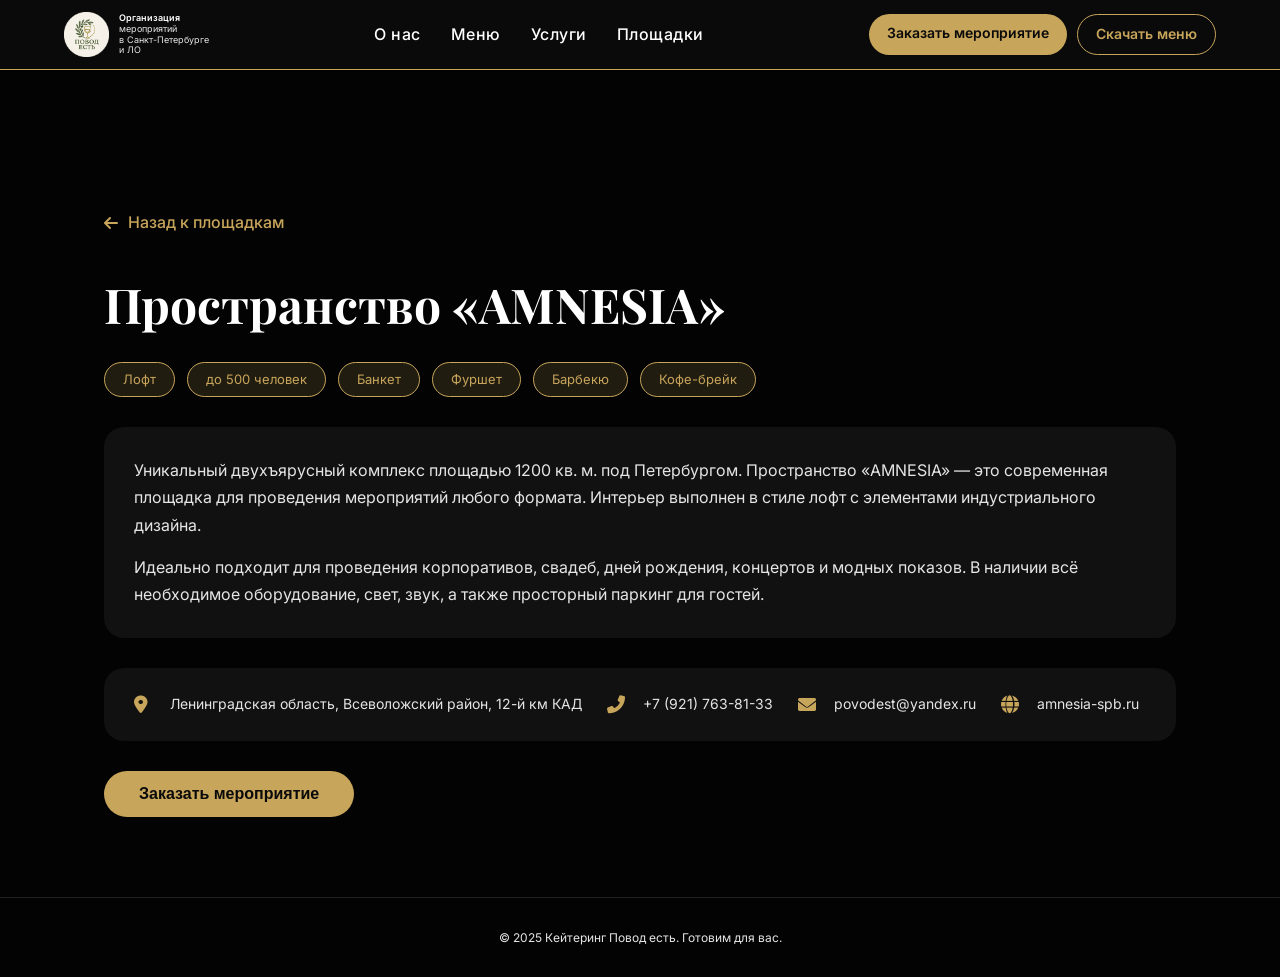
==== commit 805ac1d0: "update" ====
--- a/area-detail.html
+++ b/area-detail.html
@@ -166,15 +166,15 @@
 
 <!-- ШАПКА (как на других страницах) -->
 <nav id="navbar">
-    <div class="logo-area">
-        <img src="img/logo.png" alt="Повод есть" class="logo-img">
-        <div class="logo-vertical-text">
-            <span>Организация</span>
-            <span>мероприятий</span>
-            <span>в Санкт-Петербурге</span>
-            <span>и ЛО</span>
-        </div>
-    </div>
+<a href="index.html" class="logo-area">
+    <img src="img/logo.png" alt="Повод есть" class="logo-img">
+    <div class="logo-vertical-text">
+        <span>Организация</span>
+        <span>мероприятий</span>
+        <span>в Санкт-Петербурге</span>
+        <span>и ЛО</span>
+    </div>
+</a>
     
     <!-- ГОРИЗОНТАЛЬНОЕ МЕНЮ (для компьютера) -->
     <div class="menu">
--- a/css/style.css
+++ b/css/style.css
@@ -17,7 +17,7 @@
     font-family: 'Playfair Display', serif;
 }
 
-/* ========== ШАПКА (общие стили) ========== */
+/* ========== ШАПКА ========== */
 nav {
     position: fixed;
     top: 0;
@@ -31,11 +31,16 @@
     border-bottom: 1px solid #c7a55b;
 }
 
-/* Левый блок с логотипом */
 .logo-area {
     display: flex;
     align-items: center;
     gap: 10px;
+    text-decoration: none;
+    color: inherit;
+}
+
+.logo-area:hover {
+    text-decoration: none;
 }
 
 .logo-img {
@@ -61,21 +66,42 @@
     color: #fff;
 }
 
-/* Правый блок */
 .nav-right {
     display: flex;
     align-items: center;
     gap: 15px;
 }
 
-.nav-phone {
+/* ========== КНОПКИ В ШАПКЕ ========== */
+.nav-buttons {
+    display: flex;
+    gap: 10px;
+}
+
+.btn-nav {
+    background: #c7a55b;
+    color: #0a0a0a;
+    padding: 8px 18px;
+    border-radius: 30px;
+    text-decoration: none;
+    font-weight: 600;
     font-size: 14px;
-    font-weight: 600;
-    color: #c7a55b;
-    text-decoration: none;
-}
-
-/* ========== ГОРИЗОНТАЛЬНОЕ МЕНЮ (только на компьютере) ========== */
+    transition: all 0.3s;
+    white-space: nowrap;
+}
+
+.btn-nav-outline {
+    background: transparent;
+    border: 1px solid #c7a55b;
+    color: #c7a55b;
+}
+
+.btn-nav:hover {
+    background: #e6c282;
+    transform: translateY(-2px);
+}
+
+/* ========== ГОРИЗОНТАЛЬНОЕ МЕНЮ (КОМПЬЮТЕР) ========== */
 .menu {
     display: flex;
     gap: 30px;
@@ -98,7 +124,6 @@
     color: #c7a55b;
 }
 
-/* Выпадающие подменю для компьютера */
 .sub_menu_block {
     position: relative;
 }
@@ -133,7 +158,7 @@
     display: block;
 }
 
-/* ========== БУРГЕР-МЕНЮ (только на телефоне) ========== */
+/* ========== БУРГЕР-МЕНЮ (ТОЛЬКО ТЕЛЕФОН) ========== */
 .hamburger {
     display: none;
     flex-direction: column;
@@ -162,72 +187,65 @@
     transform: rotate(-45deg) translate(7px, -6px);
 }
 
-/* ========== МОБИЛЬНОЕ МЕНЮ (КАК НА КАРТИНКЕ) ========== */
-@media (max-width: 768px) {
-    .mobile-menu-overlay {
-        position: fixed;
-        top: 70px;
-        right: -100%;
-        width: 100%;
-        height: calc(100% - 70px);
-        background: #0a0a0a;
-        z-index: 999;
-        transition: right 0.3s ease;
-        overflow-y: auto;
-        padding: 30px 20px;
-    }
-    
-    .mobile-menu-overlay.active {
-        right: 0;
-    }
-    
-    /* Основные пункты (О НАС, МЕНЮ, УСЛУГИ) */
-    .mobile-menu-item {
-        text-align: center;
-        margin-bottom: 25px;
-    }
-    
-    .mobile-menu-item > a {
-        display: block;
-        font-size: 22px;
-        font-weight: 600;
-        color: #c7a55b;  /* ЗОЛОТОЙ */
-        text-decoration: none;
-        padding: 12px 0;
-        font-family: 'Playfair Display', serif;
-        letter-spacing: 1px;
-        text-align: center;
-    }
-    
-    /* Подменю (КОНТАКТЫ, АКЦИИ, НОВОСТИ...) */
-    .mobile-submenu {
-        display: flex;
-        flex-direction: column;
-        align-items: center;
-        gap: 8px;
-        margin-top: 10px;
-    }
-    
-    .mobile-submenu a {
-        display: inline-block;
-        font-size: 15px;
-        font-weight: 400;
-        color: #ffffff;  /* БЕЛЫЙ текст */
-        text-decoration: none;
-        padding: 8px 20px;
-        background: #1a1a1a;  /* ТЁМНО-СЕРЫЙ фон */
-        border-radius: 30px;
-        transition: all 0.3s;
-        text-align: center;
-        min-width: 140px;
-    }
-    
-    /* Эффект при нажатии (на телефоне) */
-    .mobile-submenu a:active {
-        background: #c7a55b;  /* ЗОЛОТОЙ фон */
-        color: #0a0a0a;       /* ЧЁРНЫЙ текст */
-    }
-}
+/* ========== МОБИЛЬНОЕ ВЫЕЗЖАЮЩЕЕ МЕНЮ ========== */
+.mobile-menu-overlay {
+    position: fixed;
+    top: 70px;
+    right: -100%;
+    width: 100%;
+    height: calc(100% - 70px);
+    background: #0a0a0a;
+    z-index: 999;
+    transition: right 0.3s ease;
+    overflow-y: auto;
+    padding: 30px 20px;
+}
+
+.mobile-menu-overlay.active {
+    right: 0;
+}
+
+.mobile-menu-section {
+    margin-bottom: 25px;
+    text-align: center;
+}
+
+.mobile-menu-main {
+    font-size: 22px;
+    font-weight: 600;
+    color: #c7a55b;
+    text-decoration: none;
+    padding: 10px 0;
+    font-family: 'Playfair Display', serif;
+    letter-spacing: 1px;
+    display: block;
+    text-align: center;
+}
+
+.mobile-submenu {
+    display: flex;
+    flex-direction: column;
+    align-items: center;
+    gap: 8px;
+    margin-top: 5px;
+}
+
+.mobile-submenu a {
+    display: inline-block;
+    font-size: 16px;
+    font-weight: 400;
+    color: #ffffff;
+    text-decoration: none;
+    padding: 6px 0;
+    transition: 0.3s;
+    background: transparent;
+    text-align: center;
+}
+
+.mobile-submenu a:active {
+    color: #c7a55b;
+}
+
 /* ========== ГЕРОЙ СЕКЦИЯ ========== */
 .hero {
     min-height: 100vh;
@@ -475,244 +493,7 @@
     color: #aaa;
 }
 
-/* ========== МОБИЛЬНАЯ ВЕРСИЯ (ДО 768px) ========== */
-@media (max-width: 768px) {
-    /* Скрываем горизонтальное меню */
-    .menu {
-        display: none;
-    }
-    
-    /* Показываем бургер */
-    .hamburger {
-        display: flex;
-    }
-    
-    /* Кнопки вертикально */
-    .hero-buttons {
-        flex-direction: column;
-        align-items: center;
-    }
-    
-    .btn {
-        width: 200px;
-    }
-    
-    /* Иконки меню 2 в ряд */
-    .menu-icons-grid {
-        grid-template-columns: repeat(2, 1fr);
-        max-width: 400px;
-    }
-    
-    /* Галерея вертикально */
-    .gallery-grid {
-        grid-template-columns: 1fr;
-        max-width: 400px;
-    }
-    
-    /* Контакты вертикально */
-    .contacts-container {
-        flex-direction: column;
-        align-items: center;
-        text-align: center;
-    }
-    
-    .contact-info p {
-        justify-content: center;
-    }
-}
-
-/* ========== ПЛАНШЕТЫ (768px - 1024px) ========== */
-@media (min-width: 768px) and (max-width: 1024px) {
-    .menu-icons-grid {
-        grid-template-columns: repeat(3, 1fr);
-    }
-}
-
-/* ========== КОМПЬЮТЕР (ОТ 1025px) ========== */
-@media (min-width: 1025px) {
-    .hamburger {
-        display: none;
-    }
-    
-    .mobile-menu-overlay {
-        display: none;
-    }
-}
-
-/* Кнопки в шапке для компьютера */
-.nav-buttons {
-    display: flex;
-    gap: 10px;
-}
-
-.btn-nav {
-    background: #c7a55b;
-    color: #0a0a0a;
-    padding: 8px 18px;
-    border-radius: 30px;
-    text-decoration: none;
-    font-weight: 600;
-    font-size: 14px;
-    transition: all 0.3s;
-    white-space: nowrap;
-}
-
-.btn-nav-outline {
-    background: transparent;
-    border: 1px solid #c7a55b;
-    color: #c7a55b;
-}
-
-.btn-nav:hover {
-    background: #e6c282;
-    transform: translateY(-2px);
-}
-
-.btn-nav-outline:hover {
-    background: #c7a55b;
-    color: #0a0a0a;
-}
-
-/* На телефоне скрываем эти кнопки */
-@media (max-width: 768px) {
-    .nav-buttons {
-        display: none;
-    }
-}
-
-/* На компьютере показываем */
-@media (min-width: 769px) {
-    .nav-buttons {
-        display: flex;
-    }
-}
-
-/* ========== МОБИЛЬНОЕ МЕНЮ (БУРГЕР) ========== */
-.mobile-menu-overlay {
-    position: fixed;
-    top: 70px;
-    right: -100%;
-    width: 100%;
-    height: calc(100% - 70px);
-    background: #0a0a0a;
-    z-index: 999;
-    transition: right 0.3s ease;
-    overflow-y: auto;
-    padding: 30px 20px;
-}
-
-.mobile-menu-overlay.active {
-    right: 0;
-}
-
-.mobile-menu-item {
-    text-align: center;
-    margin-bottom: 25px;
-    border-bottom: 1px solid #1a1a1a;
-    padding-bottom: 15px;
-}
-
-.mobile-menu-item > a {
-    display: inline-block;
-    font-size: 22px;
-    font-weight: 600;
-    color: #c7a55b;
-    text-decoration: none;
-    padding: 10px 0;
-    font-family: 'Playfair Display', serif;
-    letter-spacing: 1px;
-}
-
-.mobile-submenu {
-    display: flex;
-    flex-wrap: wrap;
-    justify-content: center;
-    gap: 12px;
-    margin-top: 15px;
-    padding: 0 10px;
-}
-
-.mobile-submenu a {
-    display: inline-block;
-    font-size: 15px;
-    font-weight: 400;
-    color: #fff;
-    text-decoration: none;
-    padding: 6px 12px;
-    background: #1a1a1a;
-    border-radius: 30px;
-    transition: all 0.3s;
-}
-
-.mobile-submenu a:hover {
-    background: #c7a55b;
-    color: #0a0a0a;
-}
-
-/* ========== МОБИЛЬНОЕ МЕНЮ (ВСЁ ПО ЦЕНТРУ) ========== */
-@media (max-width: 768px) {
-    .mobile-menu-overlay {
-        position: fixed;
-        top: 70px;
-        right: -100%;
-        width: 100%;
-        height: calc(100% - 70px);
-        background: #0a0a0a;
-        z-index: 999;
-        transition: right 0.3s ease;
-        overflow-y: auto;
-        padding: 40px 20px;
-    }
-    
-    .mobile-menu-overlay.active {
-        right: 0;
-    }
-    
-    .mobile-menu-item {
-        text-align: center;
-        margin-bottom: 30px;
-        padding-bottom: 20px;
-        border-bottom: 1px solid #1a1a1a;
-    }
-    
-    .mobile-menu-item > a {
-        display: inline-block;
-        font-size: 24px;
-        font-weight: 600;
-        color: #c7a55b;
-        text-decoration: none;
-        padding: 12px 0;
-        font-family: 'Playfair Display', serif;
-        letter-spacing: 1px;
-    }
-    
-    .mobile-submenu {
-        display: flex;
-        flex-wrap: wrap;
-        justify-content: center;
-        gap: 12px;
-        margin-top: 20px;
-    }
-    
-    .mobile-submenu a {
-        display: inline-block;
-        font-size: 14px;
-        font-weight: 400;
-        color: #fff;
-        text-decoration: none;
-        padding: 8px 16px;
-        background: #1a1a1a;
-        border-radius: 30px;
-        transition: all 0.3s;
-    }
-    
-    .mobile-submenu a:active {
-        background: #c7a55b;
-        color: #0a0a0a;
-    }
-}
-
-/* ========== ПЛОЩАДКИ - СТИЛИ (ДОБАВИТЬ В КОНЕЦ ФАЙЛА) ========== */
+/* ========== ПЛОЩАДКИ ========== */
 .venues-section {
     padding: 100px 5% 60px;
     background: #0a0a0a;
@@ -802,14 +583,12 @@
     color: #666;
 }
 
-/* Сетка площадок */
 .venues-grid {
     display: grid;
     grid-template-columns: repeat(auto-fill, minmax(320px, 1fr));
     gap: 30px;
 }
 
-/* Карточка площадки */
 .venue-card {
     background: #141414;
     border-radius: 16px;
@@ -883,34 +662,14 @@
     font-size: 18px;
 }
 
-/* Адаптив для площадок */
-@media (max-width: 768px) {
-    .venues-section {
-        padding: 80px 5% 50px;
-    }
-    .filters-chips {
-        gap: 8px;
-    }
-    .filter-chip {
-        padding: 6px 14px;
-        font-size: 12px;
-    }
-    .venues-grid {
-        grid-template-columns: 1fr;
-    }
-    .venue-img {
-        height: 200px;
-    }
-}
-
-/* ========== ПАРТНЁРЫ ========== */
+/* ========== ПАРТНЁРЫ (КАРТОЧКИ) ========== */
 #partners {
     padding: 60px 5%;
 }
 
 .partners-grid {
     display: grid;
-    grid-template-columns: repeat(2, 1fr);
+    grid-template-columns: repeat(auto-fill, minmax(320px, 1fr));
     gap: 30px;
     max-width: 1200px;
     margin: 0 auto;
@@ -930,9 +689,11 @@
 }
 
 .partner-img {
-    height: 200px;
     background-size: cover;
     background-position: center;
+    background-repeat: no-repeat;
+    background-color: #141414;
+    height: 280px;
 }
 
 .partner-content {
@@ -943,6 +704,7 @@
     font-size: 1.3rem;
     margin-bottom: 8px;
     font-family: 'Playfair Display', serif;
+    color: #fff;
 }
 
 .partner-desc {
@@ -951,20 +713,237 @@
     line-height: 1.5;
     margin-bottom: 20px;
 }
+/* ========== ДЕТАЛЬНАЯ СТРАНИЦА ПАРТНЁРА ========== */
+.partner-detail-page {
+    min-height: 100vh;
+    background: #0a0a0a;
+}
+
+.partner-detail-content {
+    max-width: 1200px;
+    margin: 0 auto;
+    padding: 140px 5% 80px;
+}
+
+.back-btn {
+    display: inline-flex;
+    align-items: center;
+    gap: 10px;
+    color: #c7a55b;
+    text-decoration: none;
+    margin-bottom: 30px;
+    transition: 0.3s;
+    font-weight: 500;
+}
+
+.back-btn:hover {
+    gap: 15px;
+    color: #e6c282;
+}
+
+.partner-detail-grid {
+    display: grid;
+    grid-template-columns: 1fr 1fr;
+    gap: 40px;
+    background: #141414;
+    border-radius: 24px;
+    overflow: hidden;
+}
+
+.partner-detail-img {
+    background-size: contain;
+    background-position: center;
+    background-repeat: no-repeat;
+    background-color: #1a1a1a;
+    min-height: 450px;
+    width: 100%;
+}
+
+.partner-detail-info {
+    padding: 40px;
+    display: flex;
+    flex-direction: column;
+}
+
+.partner-detail-title {
+    font-size: 2.5rem;
+    font-family: 'Playfair Display', serif;
+    margin-bottom: 20px;
+    color: #fff;
+    border-left: 4px solid #c7a55b;
+    padding-left: 20px;
+}
+
+.partner-detail-desc {
+    color: #e5e5e5;
+    line-height: 1.7;
+    margin-bottom: 30px;
+    font-size: 1rem;
+}
+
+.partner-params {
+    display: flex;
+    flex-direction: column;
+    gap: 15px;
+    margin-bottom: 30px;
+    padding: 20px 0;
+    border-top: 1px solid #2a2a2a;
+    border-bottom: 1px solid #2a2a2a;
+}
+
+.partner-param {
+    display: flex;
+    align-items: center;
+    gap: 12px;
+    color: #e5e5e5;
+    font-size: 15px;
+}
+
+.partner-param i {
+    width: 24px;
+    color: #c7a55b;
+    font-size: 18px;
+    text-align: center;
+}
+
+.partner-param a {
+    color: #e5e5e5;
+    text-decoration: none;
+    transition: 0.3s;
+}
+
+.partner-param a:hover {
+    color: #c7a55b;
+}
+
+.btn-order {
+    background: #c7a55b;
+    color: #0a0a0a;
+    padding: 14px 35px;
+    border-radius: 40px;
+    text-decoration: none;
+    font-weight: 600;
+    transition: all 0.3s;
+    display: inline-block;
+    border: none;
+    cursor: pointer;
+    text-align: center;
+    font-size: 16px;
+    align-self: flex-start;
+}
+
+.btn-order:hover {
+    background: #e6c282;
+    transform: translateY(-2px);
+}
 
 /* Мобильная версия */
 @media (max-width: 768px) {
-    #partners {
-        padding: 40px 5%;
-    }
-    
+    .partner-detail-content {
+        padding: 100px 5% 60px;
+    }
+    
+    .partner-detail-grid {
+        grid-template-columns: 1fr;
+        gap: 0;
+    }
+    
+    .partner-detail-img {
+        background-size: contain;
+        min-height: 250px;
+        height: auto;
+    }
+    
+    .partner-detail-info {
+        padding: 25px;
+    }
+    
+    .partner-detail-title {
+        font-size: 1.8rem;
+        padding-left: 15px;
+    }
+    
+    .partner-detail-desc {
+        font-size: 14px;
+    }
+    
+    .partner-param {
+        font-size: 13px;
+    }
+    
+    .btn-order {
+        width: 100%;
+        text-align: center;
+        align-self: stretch;
+    }
+}
+
+/* ========== АДАПТИВ (МОБИЛЬНАЯ ВЕРСИЯ) ========== */
+@media (max-width: 768px) {
+    /* Скрываем горизонтальное меню */
+    .menu {
+        display: none;
+    }
+    
+    /* Показываем бургер */
+    .hamburger {
+        display: flex;
+    }
+    
+    /* Кнопки в шапке скрываем */
+    .nav-buttons {
+        display: none;
+    }
+    
+    /* Кнопки герой вертикально */
+    .hero-buttons {
+        flex-direction: column;
+        align-items: center;
+    }
+    
+    .btn {
+        width: 200px;
+    }
+    
+    /* Иконки меню 2 в ряд */
+    .menu-icons-grid {
+        grid-template-columns: repeat(2, 1fr);
+        max-width: 400px;
+    }
+    
+    /* Галерея вертикально */
+    .gallery-grid {
+        grid-template-columns: 1fr;
+        max-width: 400px;
+    }
+    
+    /* Контакты вертикально */
+    .contacts-container {
+        flex-direction: column;
+        align-items: center;
+        text-align: center;
+    }
+    
+    .contact-info p {
+        justify-content: center;
+    }
+    
+    /* Партнёры 1 колонка */
     .partners-grid {
         grid-template-columns: 1fr;
         gap: 20px;
     }
     
+    #partners {
+        padding: 40px 5%;
+    }
+    
     .partner-img {
-        height: 180px;
+        background-size: cover;
+        background-position: center;
+        background-repeat: no-repeat;
+        background-color: #141414;
+        height: 250px;
     }
     
     .partner-content {
@@ -978,4 +957,115 @@
     .partner-desc {
         font-size: 13px;
     }
+    
+    /* Детальная страница партнёра */
+    .partner-detail-content {
+        padding: 100px 5% 60px;
+    }
+    
+    .partner-detail-grid {
+        grid-template-columns: 1fr;
+        gap: 0;
+    }
+    
+    .partner-detail-img {
+       background-size: contain;
+       background-position: center;
+       background-repeat: no-repeat;
+       background-color: #1a1a1a;
+       min-height: 450px;
+    }
+    
+    .partner-detail-info {
+        padding: 25px;
+    }
+    
+    .partner-detail-title {
+        font-size: 1.8rem;
+        padding-left: 15px;
+    }
+    
+    .partner-detail-desc {
+        font-size: 14px;
+    }
+    
+    .partner-param {
+        font-size: 13px;
+    }
+    
+    .btn-order {
+        width: 100%;
+        text-align: center;
+        align-self: stretch;
+    }
+    
+    /* Площадки */
+    .venues-section {
+        padding: 80px 5% 50px;
+    }
+    
+    .filters-chips {
+        gap: 8px;
+    }
+    
+    .filter-chip {
+        padding: 6px 14px;
+        font-size: 12px;
+    }
+    
+    .venues-grid {
+        grid-template-columns: 1fr;
+    }
+    
+    .venue-img {
+        height: 200px;
+    }
+}
+
+/* На компьютере картинка партнёра без обрезки */
+@media (min-width: 1025px) {
+    .partner-detail-img {
+        background-size: contain;
+    }
+}
+
+/* ========== ПЛАНШЕТЫ ========== */
+@media (min-width: 768px) and (max-width: 1024px) {
+    .menu-icons-grid {
+        grid-template-columns: repeat(3, 1fr);
+    }
+}
+
+/* ========== КОМПЬЮТЕР ========== */
+@media (min-width: 1025px) {
+    .hamburger {
+        display: none;
+    }
+    
+    .mobile-menu-overlay {
+        display: none;
+    }
+    
+    .nav-buttons {
+        display: flex;
+    }
+}
+
+/* ========== ФИКС КАРТИНКИ ПАРТНЁРА (БЕЗ ОБРЕЗКИ) ========== */
+.partner-detail-img {
+    background-size: contain !important;
+    background-position: center !important;
+    background-repeat: no-repeat !important;
+    background-color: #1a1a1a !important;
+    min-height: 450px !important;
+    width: 100% !important;
+    height: auto !important;
+}
+
+/* Для телефона */
+@media (max-width: 768px) {
+    .partner-detail-img {
+        min-height: 250px !important;
+        background-size: contain !important;
+    }
 }
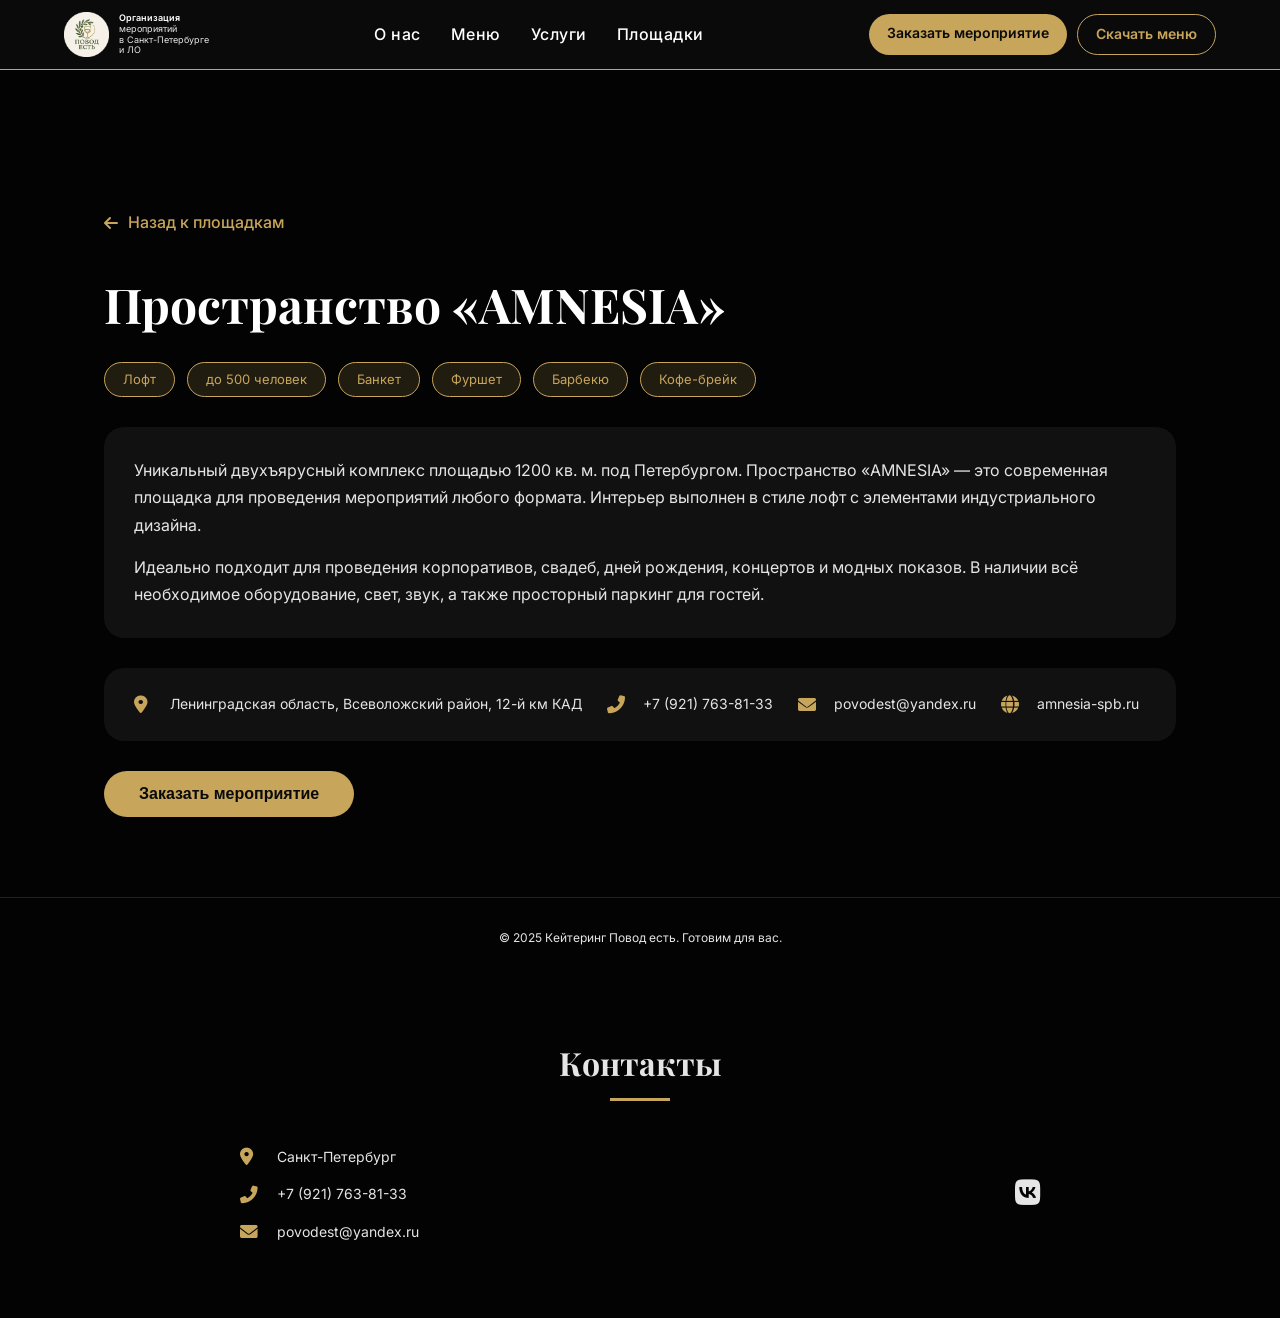
==== commit 6cc21e89: "1 update" ====
--- a/area-detail.html
+++ b/area-detail.html
@@ -223,18 +223,18 @@
     </div>
 </nav>
 
-<!-- БУРГЕР-МЕНЮ -->
+<!-- ВЫЕЗЖАЮЩЕЕ БУРГЕР-МЕНЮ -->
 <div class="mobile-menu-overlay" id="mobile-menu-overlay">
-    <div class="mobile-menu-item">
-        <a href="index.html#about">О НАС</a>
+    <div class="mobile-menu-section">
+        <div class="mobile-menu-main">О НАС</div>
         <div class="mobile-submenu">
             <a href="index.html#contacts">КОНТАКТЫ</a>
             <a href="#actions">АКЦИИ</a>
             <a href="#news">НОВОСТИ</a>
         </div>
     </div>
-    <div class="mobile-menu-item">
-        <a href="javascript:void(0)">МЕНЮ</a>
+    <div class="mobile-menu-section">
+        <div class="mobile-menu-main">МЕНЮ</div>
         <div class="mobile-submenu">
             <a href="menu-detail.html?id=banquet">БАНКЕТ</a>
             <a href="menu-detail.html?id=buffet">ФУРШЕТ</a>
@@ -242,10 +242,11 @@
             <a href="menu-detail.html?id=bbq">БАРБЕКЮ</a>
             <a href="menu-detail.html?id=premium">ПРЕМИУМ</a>
             <a href="menu-detail.html?id=retreat">РЕТРИТ</a>
-        </div>
-    </div>
-    <div class="mobile-menu-item">
-        <a href="index.html#services">УСЛУГИ</a>
+            <a href="menu-detail.html?id=retreatpp">РЕТРИТ ПП</a>
+        </div>
+    </div>
+    <div class="mobile-menu-section">
+        <div class="mobile-menu-main">УСЛУГИ</div>
         <div class="mobile-submenu">
             <a href="#consult">КОНСАЛТИНГ</a>
             <a href="#decor">ДЕКОР</a>
@@ -253,8 +254,8 @@
             <a href="partners.html">ПАРТНЁРЫ</a>
         </div>
     </div>
-    <div class="mobile-menu-item">
-        <a href="areas.html">ПЛОЩАДКИ</a>
+    <div class="mobile-menu-section">
+        <a href="areas.html" class="mobile-menu-main">ПЛОЩАДКИ</a>
     </div>
 </div>
 
@@ -303,6 +304,21 @@
     </div>
 </div>
 
+<!-- КОНТАКТЫ -->
+<section id="contacts">
+    <h2 class="section-title">Контакты</h2>
+    <div class="contacts-container">
+        <div class="contact-info">
+            <p><i class="fas fa-map-marker-alt"></i> Санкт-Петербург</p>
+            <p><i class="fas fa-phone-alt"></i> +7 (921) 763-81-33</p>
+            <p><i class="fas fa-envelope"></i> povodest@yandex.ru</p>
+        </div>
+        <div class="social-icons">
+            <a href="https://vk.com/povod_yestt" target="_blank" class="social-link"><i class="fab fa-vk"></i></a>
+        </div>
+    </div>
+</section>
+
 <script src="js/script.js"></script>
 <script>
     // Данные площадки из URL параметра
